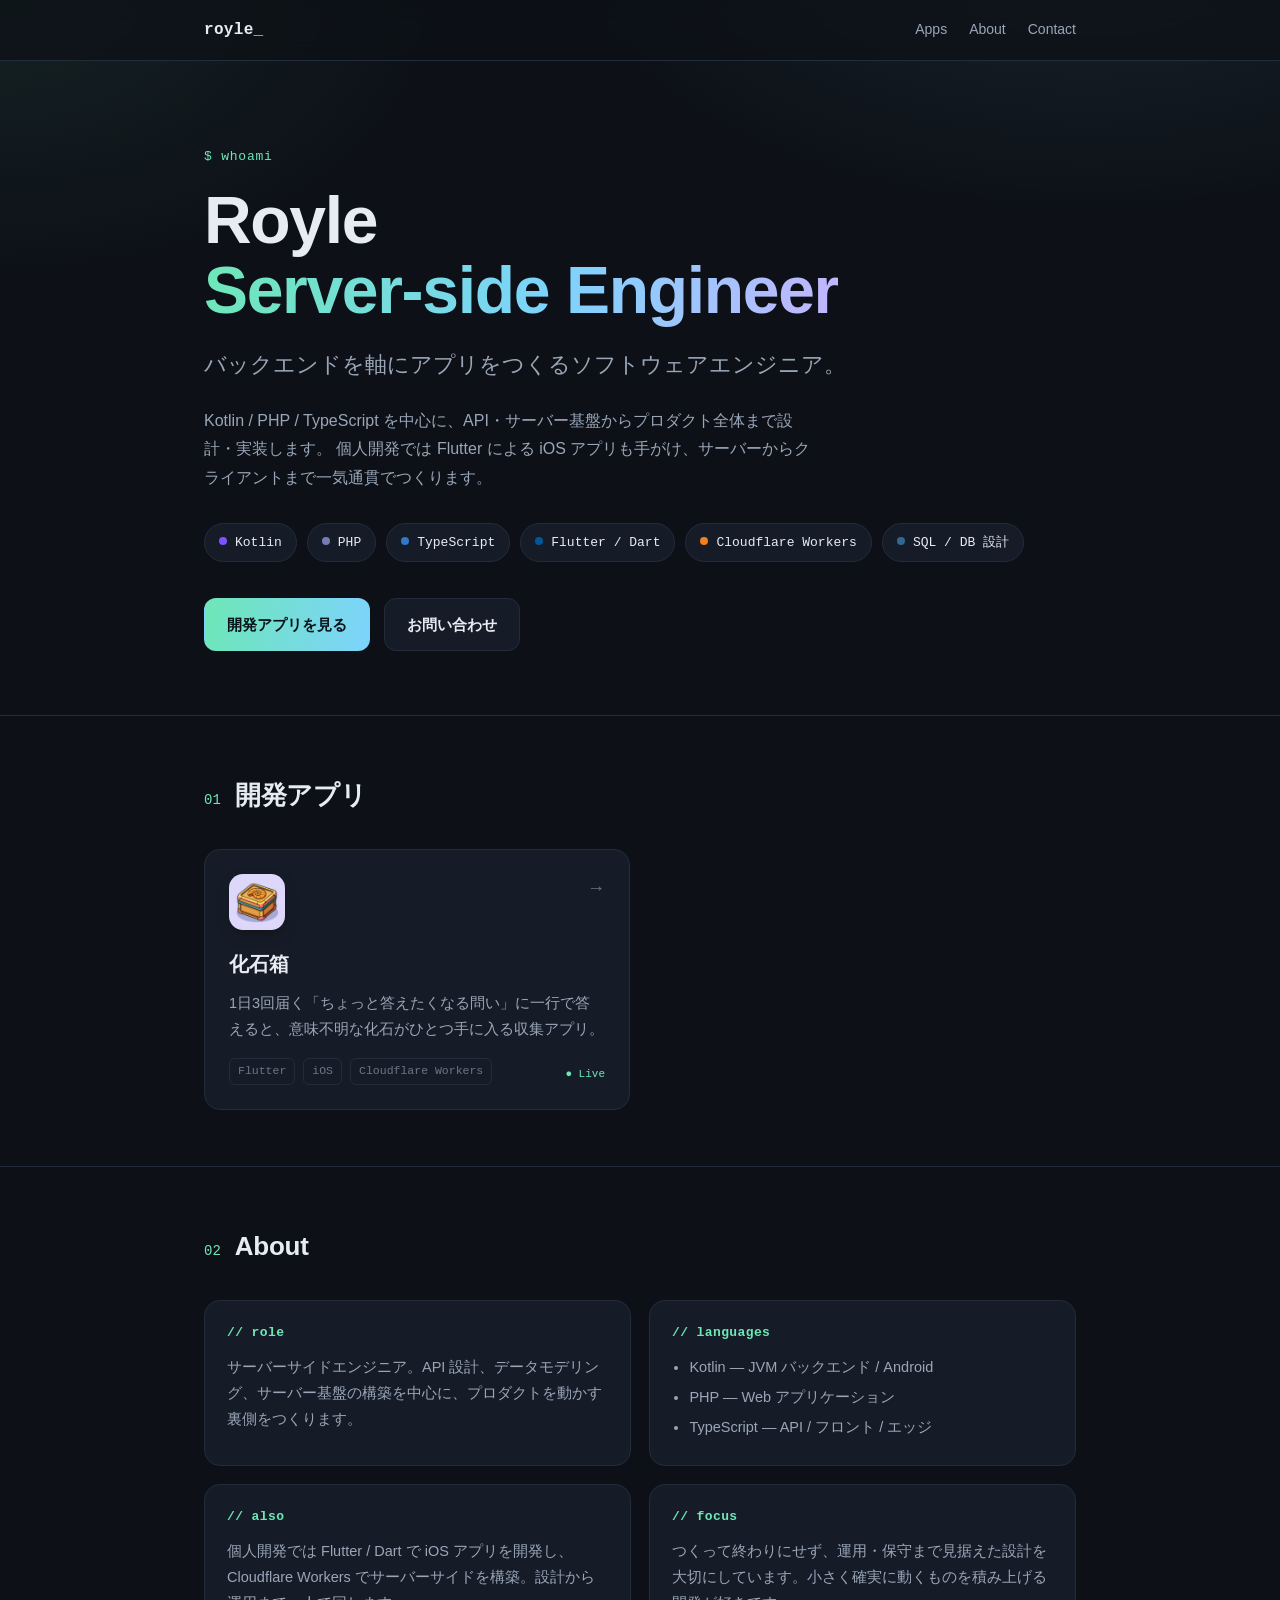
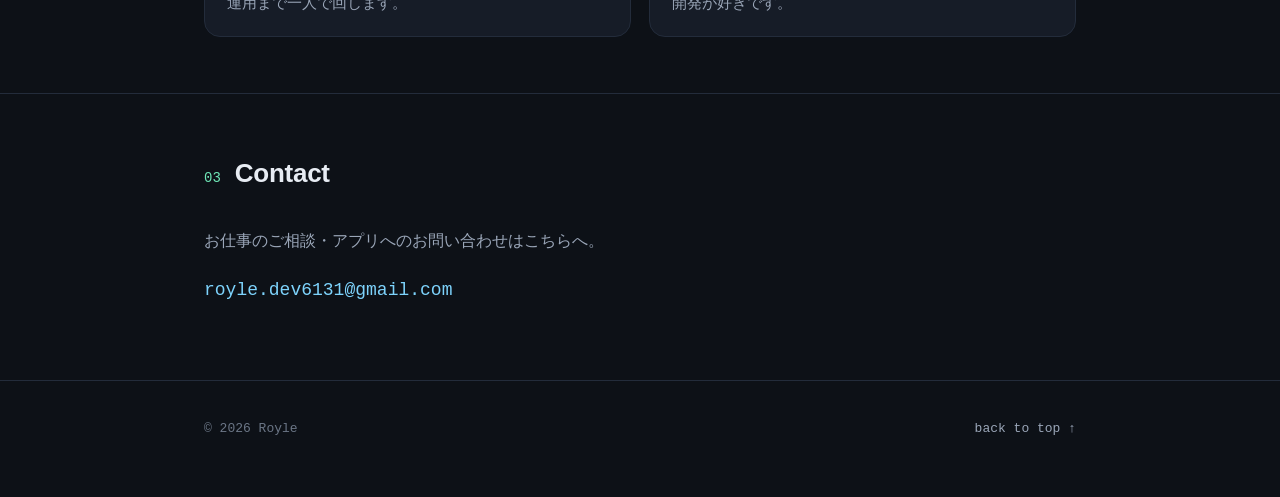
==== index.html @ fb020530 "Add cache-busting query to stylesheet links Append ?v=2 to lp.css / style.css so browsers fetch the " ====
<!DOCTYPE html>
<html lang="ja">
<head>
  <meta charset="UTF-8">
  <meta name="viewport" content="width=device-width, initial-scale=1.0">
  <title>Royle — Server-side Engineer</title>
  <meta name="description" content="Royle のポートフォリオ。Kotlin / PHP / TypeScript を中心としたサーバーサイドエンジニア。開発アプリ一覧。">
  <link rel="stylesheet" href="./assets/style.css?v=2">
  <link rel="icon" href="data:image/svg+xml,<svg xmlns='http://www.w3.org/2000/svg' viewBox='0 0 16 16'><text y='14' font-size='14'>⌘</text></svg>">
</head>
<body>
  <nav class="topbar">
    <div class="wrap">
      <span class="brand">royle<span class="blink">_</span></span>
      <div class="topnav">
        <a href="#apps">Apps</a>
        <a href="#about">About</a>
        <a href="#contact">Contact</a>
      </div>
    </div>
  </nav>

  <header class="hero">
    <div class="wrap">
      <p class="eyebrow">$ whoami</p>
      <h1>Royle<br><span class="grad">Server-side Engineer</span></h1>
      <p class="role">バックエンドを軸にアプリをつくるソフトウェアエンジニア。</p>
      <p class="summary">
        Kotlin / PHP / TypeScript を中心に、API・サーバー基盤からプロダクト全体まで設計・実装します。
        個人開発では Flutter による iOS アプリも手がけ、サーバーからクライアントまで一気通貫でつくります。
      </p>

      <div class="stack">
        <span class="chip"><span class="dot" style="background:#7f52ff"></span>Kotlin</span>
        <span class="chip"><span class="dot" style="background:#777bb3"></span>PHP</span>
        <span class="chip"><span class="dot" style="background:#3178c6"></span>TypeScript</span>
        <span class="chip"><span class="dot" style="background:#02569b"></span>Flutter / Dart</span>
        <span class="chip"><span class="dot" style="background:#f38020"></span>Cloudflare Workers</span>
        <span class="chip"><span class="dot" style="background:#336791"></span>SQL / DB 設計</span>
      </div>

      <div class="cta">
        <a class="btn btn-primary" href="#apps">開発アプリを見る</a>
        <a class="btn btn-ghost" href="#contact">お問い合わせ</a>
      </div>
    </div>
  </header>

  <section class="block" id="apps">
    <div class="wrap">
      <div class="section-head">
        <span class="idx">01</span>
        <h2>開発アプリ</h2>
      </div>
      <div class="apps">

        <a class="app-card" href="./apps/specimen-box/index.html">
          <img class="app-icon" src="./apps/specimen-box/assets/icon.png" alt="化石箱 アプリアイコン" loading="lazy">
          <h3>化石箱</h3>
          <p>1日3回届く「ちょっと答えたくなる問い」に一行で答えると、意味不明な化石がひとつ手に入る収集アプリ。</p>
          <div class="app-meta">
            <span class="tag">Flutter</span>
            <span class="tag">iOS</span>
            <span class="tag">Cloudflare Workers</span>
          </div>
          <span class="status">● Live</span>
        </a>

      </div>
    </div>
  </section>

  <section class="block" id="about">
    <div class="wrap">
      <div class="section-head">
        <span class="idx">02</span>
        <h2>About</h2>
      </div>
      <div class="about-grid">
        <div class="fact">
          <h3>// role</h3>
          <p>サーバーサイドエンジニア。API 設計、データモデリング、サーバー基盤の構築を中心に、プロダクトを動かす裏側をつくります。</p>
        </div>
        <div class="fact">
          <h3>// languages</h3>
          <ul>
            <li>Kotlin — JVM バックエンド / Android</li>
            <li>PHP — Web アプリケーション</li>
            <li>TypeScript — API / フロント / エッジ</li>
          </ul>
        </div>
        <div class="fact">
          <h3>// also</h3>
          <p>個人開発では Flutter / Dart で iOS アプリを開発し、Cloudflare Workers でサーバーサイドを構築。設計から運用まで一人で回します。</p>
        </div>
        <div class="fact">
          <h3>// focus</h3>
          <p>つくって終わりにせず、運用・保守まで見据えた設計を大切にしています。小さく確実に動くものを積み上げる開発が好きです。</p>
        </div>
      </div>
    </div>
  </section>

  <section class="block" id="contact">
    <div class="wrap">
      <div class="section-head">
        <span class="idx">03</span>
        <h2>Contact</h2>
      </div>
      <p style="color:var(--muted);max-width:620px;">
        お仕事のご相談・アプリへのお問い合わせはこちらへ。
      </p>
      <p style="font-family:var(--mono);font-size:18px;">
        <a href="mailto:royle.dev6131@gmail.com">royle.dev6131@gmail.com</a>
      </p>
    </div>
  </section>

  <footer class="site-footer">
    <div class="wrap">
      <p>© 2026 Royle</p>
      <p><a href="#top">back to top ↑</a></p>
    </div>
  </footer>
</body>
</html>
---- assets/style.css ----
:root {
  --bg: #0d1117;
  --bg-soft: #11161f;
  --surface: #161c27;
  --surface-2: #1c2330;
  --ink: #e7ecf3;
  --muted: #9aa6b8;
  --faint: #6b7686;
  --line: #232c3b;
  --accent: #6ee7b7;
  --accent-2: #7dd3fc;
  --accent-3: #c4b5fd;
  --radius: 16px;
  --mono: ui-monospace, SFMono-Regular, "SF Mono", Menlo, Consolas,
    "Liberation Mono", monospace;
  --sans: -apple-system, BlinkMacSystemFont, "Hiragino Sans",
    "Hiragino Kaku Gothic ProN", "Noto Sans JP", Meiryo, sans-serif;
}

* { box-sizing: border-box; }
html { -webkit-text-size-adjust: 100%; scroll-behavior: smooth; }

body {
  margin: 0;
  font-family: var(--sans);
  color: var(--ink);
  background: var(--bg);
  line-height: 1.8;
  font-size: 16px;
  -webkit-font-smoothing: antialiased;
}

body {
  background-image:
    radial-gradient(900px 500px at 85% -10%, rgba(125, 211, 252, 0.10), transparent 60%),
    radial-gradient(800px 500px at 0% 0%, rgba(110, 231, 183, 0.08), transparent 55%);
  background-attachment: fixed;
}

a { color: var(--accent-2); text-decoration: none; text-underline-offset: 3px; }
a:hover { text-decoration: underline; }

.wrap {
  width: 100%;
  max-width: 920px;
  margin: 0 auto;
  padding: 0 24px;
}

/* ---------- Top nav ---------- */
.topbar {
  position: sticky;
  top: 0;
  z-index: 10;
  backdrop-filter: blur(10px);
  background: rgba(13, 17, 23, 0.72);
  border-bottom: 1px solid var(--line);
}
.topbar .wrap {
  display: flex;
  align-items: center;
  justify-content: space-between;
  height: 60px;
}
.brand {
  font-family: var(--mono);
  font-weight: 600;
  letter-spacing: 0.02em;
  color: var(--ink);
}
.brand .blink { color: var(--accent); }
.topnav { display: flex; gap: 22px; font-size: 14px; }
.topnav a { color: var(--muted); }
.topnav a:hover { color: var(--ink); text-decoration: none; }

/* ---------- Hero ---------- */
.hero { padding: 84px 0 64px; }
.hero .eyebrow {
  font-family: var(--mono);
  font-size: 13px;
  color: var(--accent);
  letter-spacing: 0.06em;
  margin: 0 0 18px;
}
.hero h1 {
  font-size: clamp(38px, 8vw, 66px);
  line-height: 1.05;
  margin: 0;
  letter-spacing: -0.02em;
  font-weight: 800;
}
.hero h1 .grad {
  background: linear-gradient(100deg, var(--accent), var(--accent-2) 55%, var(--accent-3));
  -webkit-background-clip: text;
  background-clip: text;
  -webkit-text-fill-color: transparent;
}
.hero .role {
  font-size: clamp(18px, 3.4vw, 22px);
  color: var(--muted);
  margin: 20px 0 0;
  font-weight: 500;
}
.hero .summary {
  max-width: 620px;
  color: var(--muted);
  margin: 22px 0 0;
}

.stack {
  display: flex;
  flex-wrap: wrap;
  gap: 10px;
  margin-top: 30px;
}
.chip {
  font-family: var(--mono);
  font-size: 13px;
  color: var(--ink);
  background: var(--surface);
  border: 1px solid var(--line);
  border-radius: 999px;
  padding: 7px 14px;
  transition: border-color 0.2s, transform 0.2s;
}
.chip:hover { border-color: var(--accent); transform: translateY(-2px); }
.chip .dot {
  display: inline-block;
  width: 8px; height: 8px;
  border-radius: 50%;
  margin-right: 8px;
  vertical-align: 1px;
}

.cta {
  display: flex;
  gap: 14px;
  margin-top: 36px;
  flex-wrap: wrap;
}
.btn {
  font-size: 15px;
  font-weight: 600;
  padding: 12px 22px;
  border-radius: 12px;
  border: 1px solid var(--line);
  transition: transform 0.18s, border-color 0.18s, background 0.18s;
}
.btn:hover { transform: translateY(-2px); text-decoration: none; }
.btn-primary {
  background: linear-gradient(100deg, var(--accent), var(--accent-2));
  color: #07121a;
  border-color: transparent;
}
.btn-ghost { color: var(--ink); background: var(--surface); }
.btn-ghost:hover { border-color: var(--accent-2); }

/* ---------- Sections ---------- */
section.block { padding: 56px 0; border-top: 1px solid var(--line); }
.section-head {
  display: flex;
  align-items: baseline;
  gap: 14px;
  margin-bottom: 30px;
}
.section-head h2 {
  font-size: 26px;
  margin: 0;
  letter-spacing: -0.01em;
}
.section-head .idx {
  font-family: var(--mono);
  color: var(--accent);
  font-size: 14px;
}

/* ---------- Apps grid ---------- */
.apps {
  display: grid;
  grid-template-columns: repeat(auto-fill, minmax(300px, 1fr));
  gap: 20px;
}
.app-card {
  display: block;
  position: relative;
  background: var(--surface);
  border: 1px solid var(--line);
  border-radius: var(--radius);
  padding: 24px;
  color: inherit;
  overflow: hidden;
  transition: transform 0.22s, border-color 0.22s, box-shadow 0.22s;
}
.app-card:hover {
  transform: translateY(-4px);
  border-color: var(--accent);
  text-decoration: none;
  box-shadow: 0 18px 40px -22px rgba(110, 231, 183, 0.4);
}
.app-card::after {
  content: "→";
  position: absolute;
  top: 22px; right: 24px;
  color: var(--faint);
  font-size: 18px;
  transition: transform 0.22s, color 0.22s;
}
.app-card:hover::after { transform: translate(4px, -4px); color: var(--accent); }
.app-emoji {
  font-size: 34px;
  line-height: 1;
  display: block;
  margin-bottom: 16px;
}
.app-card .app-icon {
  width: 56px;
  height: 56px;
  border-radius: 14px;
  display: block;
  margin-bottom: 16px;
  box-shadow: 0 6px 16px -6px rgba(0, 0, 0, 0.5);
}
.app-card h3 { margin: 0 0 8px; font-size: 20px; }
.app-card p { margin: 0 0 16px; color: var(--muted); font-size: 14.5px; }
.app-meta {
  display: flex;
  gap: 8px;
  flex-wrap: wrap;
}
.tag {
  font-family: var(--mono);
  font-size: 11.5px;
  color: var(--faint);
  border: 1px solid var(--line);
  border-radius: 6px;
  padding: 2px 8px;
}
.status {
  position: absolute;
  bottom: 24px; right: 24px;
  font-family: var(--mono);
  font-size: 11px;
  color: var(--accent);
}

/* ---------- About ---------- */
.about-grid {
  display: grid;
  grid-template-columns: 1fr 1fr;
  gap: 18px;
}
.fact {
  background: var(--surface);
  border: 1px solid var(--line);
  border-radius: var(--radius);
  padding: 20px 22px;
}
.fact h3 {
  font-family: var(--mono);
  font-size: 13px;
  color: var(--accent);
  margin: 0 0 10px;
  font-weight: 600;
  letter-spacing: 0.03em;
}
.fact p { margin: 0; color: var(--muted); font-size: 14.5px; }
.fact ul { margin: 0; padding-left: 1.2em; color: var(--muted); font-size: 14.5px; }
.fact li { margin-bottom: 4px; }

/* ---------- Footer ---------- */
.site-footer {
  border-top: 1px solid var(--line);
  padding: 36px 0 56px;
}
.site-footer .wrap {
  display: flex;
  justify-content: space-between;
  align-items: center;
  flex-wrap: wrap;
  gap: 12px;
}
.site-footer p { margin: 0; color: var(--faint); font-size: 13px; font-family: var(--mono); }
.site-footer a { color: var(--muted); }

@media (max-width: 640px) {
  .topnav { gap: 16px; }
  .about-grid { grid-template-columns: 1fr; }
  .hero { padding: 56px 0 44px; }
}
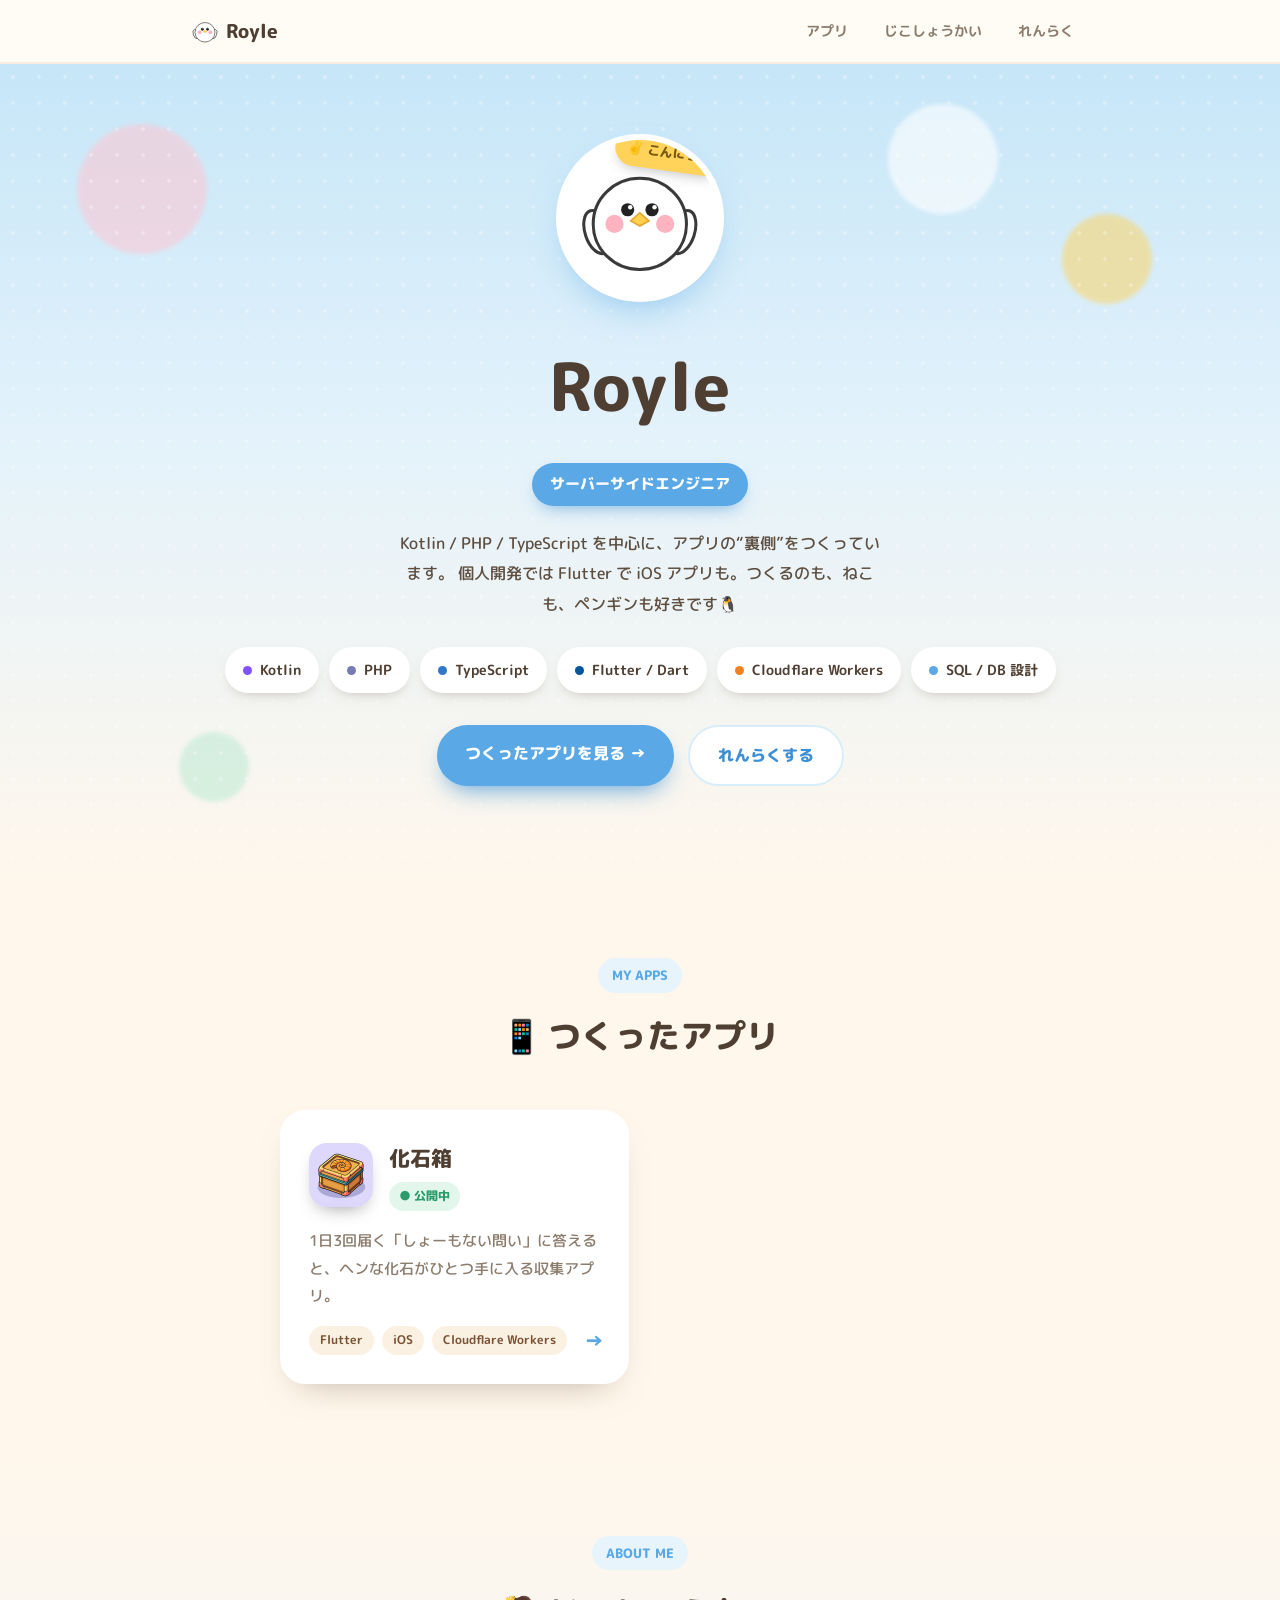
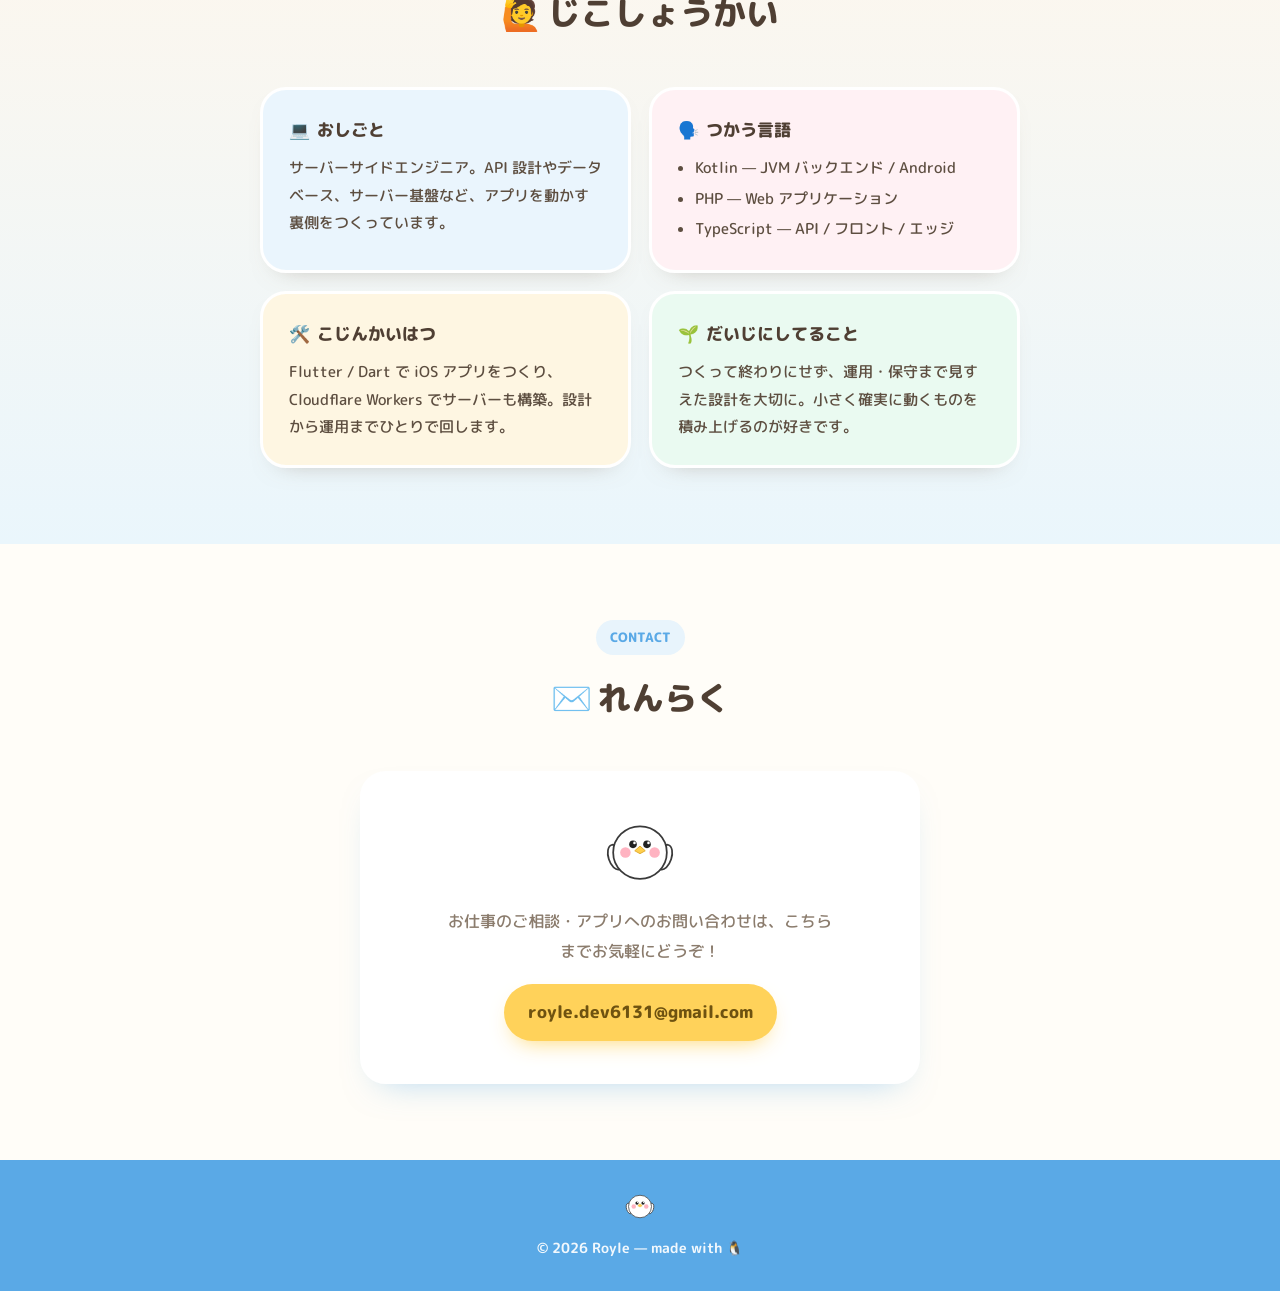
==== commit 6a7fe441: "Revamp developer top page to a pop, kawaii pastel theme - Match the shared icon's vibe: sky-blue / c" ====
--- a/index.html
+++ b/index.html
@@ -3,31 +3,57 @@
 <head>
   <meta charset="UTF-8">
   <meta name="viewport" content="width=device-width, initial-scale=1.0">
-  <title>Royle — Server-side Engineer</title>
-  <meta name="description" content="Royle のポートフォリオ。Kotlin / PHP / TypeScript を中心としたサーバーサイドエンジニア。開発アプリ一覧。">
-  <link rel="stylesheet" href="./assets/style.css?v=2">
-  <link rel="icon" href="data:image/svg+xml,<svg xmlns='http://www.w3.org/2000/svg' viewBox='0 0 16 16'><text y='14' font-size='14'>⌘</text></svg>">
+  <title>Royle — サーバーサイドエンジニア</title>
+  <meta name="description" content="Royle のポートフォリオ。Kotlin / PHP / TypeScript を中心としたサーバーサイドエンジニア。つくったアプリを紹介しています。">
+  <link rel="stylesheet" href="./assets/style.css?v=3">
+  <link rel="icon" href="data:image/svg+xml,<svg xmlns='http://www.w3.org/2000/svg' viewBox='0 0 16 16'><text y='14' font-size='14'>🐧</text></svg>">
+
+  <!-- 再利用するペンギンマスコット(SVGシンボル) -->
+  <svg width="0" height="0" style="position:absolute" aria-hidden="true">
+    <symbol id="peng" viewBox="0 0 120 120">
+      <ellipse cx="18" cy="74" rx="12" ry="22" fill="#fff" stroke="#3a3a3a" stroke-width="3" transform="rotate(-18 18 74)"/>
+      <ellipse cx="102" cy="74" rx="12" ry="22" fill="#fff" stroke="#3a3a3a" stroke-width="3" transform="rotate(18 102 74)"/>
+      <ellipse cx="60" cy="66" rx="46" ry="45" fill="#fff" stroke="#3a3a3a" stroke-width="3"/>
+      <circle cx="35" cy="66" r="9" fill="#ffb3c1"/>
+      <circle cx="85" cy="66" r="9" fill="#ffb3c1"/>
+      <circle cx="48" cy="52" r="6.5" fill="#222"/>
+      <circle cx="72" cy="52" r="6.5" fill="#222"/>
+      <circle cx="50.5" cy="49.5" r="2.2" fill="#fff"/>
+      <circle cx="74.5" cy="49.5" r="2.2" fill="#fff"/>
+      <path d="M60 55 l9 8 -9 5 -9 -5 z" fill="#ffcf4d" stroke="#e0a92e" stroke-width="1.6"/>
+    </symbol>
+  </svg>
 </head>
 <body>
   <nav class="topbar">
     <div class="wrap">
-      <span class="brand">royle<span class="blink">_</span></span>
+      <span class="brand"><svg class="peng"><use href="#peng"/></svg>Royle</span>
       <div class="topnav">
-        <a href="#apps">Apps</a>
-        <a href="#about">About</a>
-        <a href="#contact">Contact</a>
+        <a href="#apps">アプリ</a>
+        <a href="#about">じこしょうかい</a>
+        <a href="#contact">れんらく</a>
       </div>
     </div>
   </nav>
 
   <header class="hero">
+    <span class="blob b1"></span>
+    <span class="blob b2"></span>
+    <span class="blob b3"></span>
+    <span class="blob b4"></span>
+    <span class="dots"></span>
     <div class="wrap">
-      <p class="eyebrow">$ whoami</p>
-      <h1>Royle<br><span class="grad">Server-side Engineer</span></h1>
-      <p class="role">バックエンドを軸にアプリをつくるソフトウェアエンジニア。</p>
+      <div class="avatar">
+        <span class="wave">✌️ こんにちは</span>
+        <img src="./assets/avatar.png" alt="Royle のアイコン"
+             onerror="this.style.display='none';this.nextElementSibling.style.display='block';">
+        <svg class="penguin" style="display:none"><use href="#peng"/></svg>
+      </div>
+      <h1>Royle</h1>
+      <div><span class="role-badge">サーバーサイドエンジニア</span></div>
       <p class="summary">
-        Kotlin / PHP / TypeScript を中心に、API・サーバー基盤からプロダクト全体まで設計・実装します。
-        個人開発では Flutter による iOS アプリも手がけ、サーバーからクライアントまで一気通貫でつくります。
+        Kotlin / PHP / TypeScript を中心に、アプリの“裏側”をつくっています。
+        個人開発では Flutter で iOS アプリも。つくるのも、ねこも、ペンギンも好きです🐧
       </p>
 
       <div class="stack">
@@ -36,90 +62,92 @@
         <span class="chip"><span class="dot" style="background:#3178c6"></span>TypeScript</span>
         <span class="chip"><span class="dot" style="background:#02569b"></span>Flutter / Dart</span>
         <span class="chip"><span class="dot" style="background:#f38020"></span>Cloudflare Workers</span>
-        <span class="chip"><span class="dot" style="background:#336791"></span>SQL / DB 設計</span>
+        <span class="chip"><span class="dot" style="background:#5aa9e6"></span>SQL / DB 設計</span>
       </div>
 
       <div class="cta">
-        <a class="btn btn-primary" href="#apps">開発アプリを見る</a>
-        <a class="btn btn-ghost" href="#contact">お問い合わせ</a>
+        <a class="btn btn-primary" href="#apps">つくったアプリを見る →</a>
+        <a class="btn btn-soft" href="#contact">れんらくする</a>
       </div>
     </div>
   </header>
 
-  <section class="block" id="apps">
+  <section class="section" id="apps">
     <div class="wrap">
       <div class="section-head">
-        <span class="idx">01</span>
-        <h2>開発アプリ</h2>
+        <span class="kicker">MY APPS</span>
+        <h2><span class="emoji">📱</span>つくったアプリ</h2>
       </div>
       <div class="apps">
-
         <a class="app-card" href="./apps/specimen-box/index.html">
-          <img class="app-icon" src="./apps/specimen-box/assets/icon.png" alt="化石箱 アプリアイコン" loading="lazy">
-          <h3>化石箱</h3>
-          <p>1日3回届く「ちょっと答えたくなる問い」に一行で答えると、意味不明な化石がひとつ手に入る収集アプリ。</p>
+          <div class="row">
+            <img class="app-icon" src="./apps/specimen-box/assets/icon.png" alt="化石箱 アプリアイコン" loading="lazy">
+            <div>
+              <h3>化石箱</h3>
+              <span class="chip-live">● 公開中</span>
+            </div>
+          </div>
+          <p>1日3回届く「しょーもない問い」に答えると、ヘンな化石がひとつ手に入る収集アプリ。</p>
           <div class="app-meta">
             <span class="tag">Flutter</span>
             <span class="tag">iOS</span>
             <span class="tag">Cloudflare Workers</span>
           </div>
-          <span class="status">● Live</span>
+          <span class="go">→</span>
         </a>
-
       </div>
     </div>
   </section>
 
-  <section class="block" id="about">
+  <section class="section sky" id="about">
     <div class="wrap">
       <div class="section-head">
-        <span class="idx">02</span>
-        <h2>About</h2>
+        <span class="kicker">ABOUT ME</span>
+        <h2><span class="emoji">🙋</span>じこしょうかい</h2>
       </div>
       <div class="about-grid">
-        <div class="fact">
-          <h3>// role</h3>
-          <p>サーバーサイドエンジニア。API 設計、データモデリング、サーバー基盤の構築を中心に、プロダクトを動かす裏側をつくります。</p>
+        <div class="fact c1">
+          <h3><span class="e">💻</span>おしごと</h3>
+          <p>サーバーサイドエンジニア。API 設計やデータベース、サーバー基盤など、アプリを動かす裏側をつくっています。</p>
         </div>
-        <div class="fact">
-          <h3>// languages</h3>
+        <div class="fact c2">
+          <h3><span class="e">🗣️</span>つかう言語</h3>
           <ul>
             <li>Kotlin — JVM バックエンド / Android</li>
             <li>PHP — Web アプリケーション</li>
             <li>TypeScript — API / フロント / エッジ</li>
           </ul>
         </div>
-        <div class="fact">
-          <h3>// also</h3>
-          <p>個人開発では Flutter / Dart で iOS アプリを開発し、Cloudflare Workers でサーバーサイドを構築。設計から運用まで一人で回します。</p>
+        <div class="fact c3">
+          <h3><span class="e">🛠️</span>こじんかいはつ</h3>
+          <p>Flutter / Dart で iOS アプリをつくり、Cloudflare Workers でサーバーも構築。設計から運用までひとりで回します。</p>
         </div>
-        <div class="fact">
-          <h3>// focus</h3>
-          <p>つくって終わりにせず、運用・保守まで見据えた設計を大切にしています。小さく確実に動くものを積み上げる開発が好きです。</p>
+        <div class="fact c4">
+          <h3><span class="e">🌱</span>だいじにしてること</h3>
+          <p>つくって終わりにせず、運用・保守まで見すえた設計を大切に。小さく確実に動くものを積み上げるのが好きです。</p>
         </div>
       </div>
     </div>
   </section>
 
-  <section class="block" id="contact">
+  <section class="section cream2" id="contact">
     <div class="wrap">
       <div class="section-head">
-        <span class="idx">03</span>
-        <h2>Contact</h2>
+        <span class="kicker">CONTACT</span>
+        <h2><span class="emoji">✉️</span>れんらく</h2>
       </div>
-      <p style="color:var(--muted);max-width:620px;">
-        お仕事のご相談・アプリへのお問い合わせはこちらへ。
-      </p>
-      <p style="font-family:var(--mono);font-size:18px;">
-        <a href="mailto:royle.dev6131@gmail.com">royle.dev6131@gmail.com</a>
-      </p>
+      <div class="contact-card">
+        <svg class="penguin"><use href="#peng"/></svg>
+        <p>お仕事のご相談・アプリへのお問い合わせは、こちらまでお気軽にどうぞ！</p>
+        <a class="mail btn" href="mailto:royle.dev6131@gmail.com">royle.dev6131@gmail.com</a>
+      </div>
     </div>
   </section>
 
   <footer class="site-footer">
     <div class="wrap">
-      <p>© 2026 Royle</p>
-      <p><a href="#top">back to top ↑</a></p>
+      <svg class="peng"><use href="#peng"/></svg>
+      <p>© 2026 Royle — made with 🐧</p>
     </div>
   </footer>
 </body>
--- a/assets/style.css
+++ b/assets/style.css
@@ -1,289 +1,264 @@
+@import url('https://fonts.googleapis.com/css2?family=M+PLUS+Rounded+1c:wght@400;500;700;800&display=swap');
+
 :root {
-  --bg: #0d1117;
-  --bg-soft: #11161f;
-  --surface: #161c27;
-  --surface-2: #1c2330;
-  --ink: #e7ecf3;
-  --muted: #9aa6b8;
-  --faint: #6b7686;
-  --line: #232c3b;
-  --accent: #6ee7b7;
-  --accent-2: #7dd3fc;
-  --accent-3: #c4b5fd;
-  --radius: 16px;
-  --mono: ui-monospace, SFMono-Regular, "SF Mono", Menlo, Consolas,
-    "Liberation Mono", monospace;
-  --sans: -apple-system, BlinkMacSystemFont, "Hiragino Sans",
-    "Hiragino Kaku Gothic ProN", "Noto Sans JP", Meiryo, sans-serif;
+  --sky: #c6e6f8;
+  --sky-2: #9bd2f1;
+  --blue: #5aa9e6;
+  --blue-deep: #3d8fd4;
+  --cream: #fff7ec;
+  --cream-2: #fffdf8;
+  --pink: #ffc6d1;
+  --pink-2: #ff9db1;
+  --yellow: #ffd25a;
+  --mint: #b6e9cf;
+  --lilac: #d8c8f5;
+  --brown: #7a5235;
+  --ink: #4f3f33;
+  --muted: #8b7c6d;
+  --line: #f0e6d5;
+  --radius: 26px;
+  --font: "M PLUS Rounded 1c", -apple-system, BlinkMacSystemFont,
+    "Hiragino Maru Gothic ProN", "Hiragino Sans", "Noto Sans JP", sans-serif;
 }
 
 * { box-sizing: border-box; }
 html { -webkit-text-size-adjust: 100%; scroll-behavior: smooth; }
-
 body {
   margin: 0;
-  font-family: var(--sans);
+  font-family: var(--font);
   color: var(--ink);
-  background: var(--bg);
-  line-height: 1.8;
+  background: var(--cream);
+  line-height: 1.9;
   font-size: 16px;
+  font-weight: 500;
   -webkit-font-smoothing: antialiased;
-}
-
-body {
-  background-image:
-    radial-gradient(900px 500px at 85% -10%, rgba(125, 211, 252, 0.10), transparent 60%),
-    radial-gradient(800px 500px at 0% 0%, rgba(110, 231, 183, 0.08), transparent 55%);
-  background-attachment: fixed;
-}
-
-a { color: var(--accent-2); text-decoration: none; text-underline-offset: 3px; }
-a:hover { text-decoration: underline; }
-
-.wrap {
-  width: 100%;
-  max-width: 920px;
-  margin: 0 auto;
-  padding: 0 24px;
-}
-
-/* ---------- Top nav ---------- */
+  overflow-x: hidden;
+}
+img { display: block; max-width: 100%; }
+a { color: var(--blue-deep); text-decoration: none; }
+
+.wrap { width: 100%; max-width: 940px; margin: 0 auto; padding: 0 22px; }
+
+/* ---------- top nav ---------- */
 .topbar {
-  position: sticky;
-  top: 0;
-  z-index: 10;
+  position: sticky; top: 0; z-index: 30;
+  background: rgba(255, 253, 248, 0.82);
   backdrop-filter: blur(10px);
-  background: rgba(13, 17, 23, 0.72);
-  border-bottom: 1px solid var(--line);
+  border-bottom: 2px solid #fbeede;
 }
 .topbar .wrap {
-  display: flex;
-  align-items: center;
-  justify-content: space-between;
-  height: 60px;
-}
-.brand {
-  font-family: var(--mono);
-  font-weight: 600;
-  letter-spacing: 0.02em;
+  display: flex; align-items: center; justify-content: space-between;
+  height: 62px;
+}
+.brand { font-weight: 800; font-size: 19px; color: var(--ink); display: flex; align-items: center; gap: 8px; }
+.brand .peng { width: 26px; height: 26px; }
+.topnav { display: flex; gap: 8px; }
+.topnav a {
+  color: var(--muted); font-size: 14px; font-weight: 700;
+  padding: 7px 14px; border-radius: 999px; transition: background .18s, color .18s;
+}
+.topnav a:hover { background: #eaf5fd; color: var(--blue-deep); }
+
+/* ---------- hero ---------- */
+.hero {
+  position: relative;
+  background: linear-gradient(180deg, var(--sky) 0%, #e3f2fb 45%, var(--cream) 100%);
+  text-align: center;
+  padding: 70px 0 96px;
+  overflow: hidden;
+}
+/* floating blobs */
+.blob { position: absolute; border-radius: 50%; filter: blur(2px); opacity: .55; pointer-events: none; }
+.blob.b1 { width: 130px; height: 130px; background: var(--pink); top: 60px; left: 6%; }
+.blob.b2 { width: 90px; height: 90px; background: var(--yellow); top: 150px; right: 10%; opacity: .5; }
+.blob.b3 { width: 70px; height: 70px; background: var(--mint); bottom: 80px; left: 14%; opacity: .5; }
+.blob.b4 { width: 110px; height: 110px; background: #ffffff; top: 40px; right: 22%; opacity: .6; }
+.dots {
+  position: absolute; inset: 0;
+  background-image: radial-gradient(rgba(255,255,255,.7) 2px, transparent 2px);
+  background-size: 26px 26px;
+  opacity: .4; pointer-events: none;
+}
+.hero > .wrap { position: relative; z-index: 1; }
+
+/* avatar */
+.avatar {
+  width: 168px; height: 168px;
+  margin: 0 auto 22px;
+  border-radius: 50%;
+  background: #fff;
+  border: 6px solid #fff;
+  box-shadow: 0 16px 36px -14px rgba(90,169,230,.6);
+  display: grid; place-items: center;
+  overflow: hidden;
+  position: relative;
+}
+.avatar img { width: 100%; height: 100%; object-fit: cover; }
+.avatar .penguin { width: 78%; height: 78%; }
+.wave {
+  position: absolute; right: -6px; top: -6px;
+  background: var(--yellow); color: #7a5a10;
+  font-weight: 800; font-size: 13px;
+  padding: 6px 12px; border-radius: 999px;
+  transform: rotate(8deg);
+  box-shadow: 0 6px 14px -6px rgba(0,0,0,.3);
+}
+
+.hero h1 {
+  font-size: clamp(40px, 9vw, 66px);
+  margin: 6px 0 0; font-weight: 800; letter-spacing: .02em;
   color: var(--ink);
 }
-.brand .blink { color: var(--accent); }
-.topnav { display: flex; gap: 22px; font-size: 14px; }
-.topnav a { color: var(--muted); }
-.topnav a:hover { color: var(--ink); text-decoration: none; }
-
-/* ---------- Hero ---------- */
-.hero { padding: 84px 0 64px; }
-.hero .eyebrow {
-  font-family: var(--mono);
-  font-size: 13px;
-  color: var(--accent);
-  letter-spacing: 0.06em;
-  margin: 0 0 18px;
-}
-.hero h1 {
-  font-size: clamp(38px, 8vw, 66px);
-  line-height: 1.05;
-  margin: 0;
-  letter-spacing: -0.02em;
-  font-weight: 800;
-}
-.hero h1 .grad {
-  background: linear-gradient(100deg, var(--accent), var(--accent-2) 55%, var(--accent-3));
-  -webkit-background-clip: text;
-  background-clip: text;
-  -webkit-text-fill-color: transparent;
-}
-.hero .role {
-  font-size: clamp(18px, 3.4vw, 22px);
-  color: var(--muted);
-  margin: 20px 0 0;
-  font-weight: 500;
+.hero h1 .tilde { color: var(--blue); }
+.role-badge {
+  display: inline-block;
+  background: var(--blue); color: #fff;
+  font-weight: 800; font-size: 15px;
+  padding: 7px 18px; border-radius: 999px;
+  margin-top: 14px;
+  box-shadow: 0 8px 18px -8px rgba(61,143,212,.7);
 }
 .hero .summary {
-  max-width: 620px;
-  color: var(--muted);
-  margin: 22px 0 0;
-}
-
-.stack {
-  display: flex;
-  flex-wrap: wrap;
-  gap: 10px;
-  margin-top: 30px;
-}
+  max-width: 30em; margin: 22px auto 0;
+  color: #5d4e40; font-size: 16px;
+}
+
+/* tech chips */
+.stack { display: flex; flex-wrap: wrap; gap: 10px; justify-content: center; margin-top: 28px; }
 .chip {
-  font-family: var(--mono);
-  font-size: 13px;
-  color: var(--ink);
-  background: var(--surface);
-  border: 1px solid var(--line);
-  border-radius: 999px;
-  padding: 7px 14px;
-  transition: border-color 0.2s, transform 0.2s;
-}
-.chip:hover { border-color: var(--accent); transform: translateY(-2px); }
-.chip .dot {
+  font-weight: 700; font-size: 13.5px;
+  background: #fff; color: var(--ink);
+  border: 2px solid #fff;
+  border-radius: 999px; padding: 8px 16px;
+  box-shadow: 0 6px 14px -8px rgba(120,100,80,.5);
+  transition: transform .16s;
+}
+.chip:hover { transform: translateY(-3px) rotate(-2deg); }
+.chip .dot { display: inline-block; width: 9px; height: 9px; border-radius: 50%; margin-right: 8px; vertical-align: 0; }
+
+.cta { display: flex; gap: 14px; justify-content: center; flex-wrap: wrap; margin-top: 32px; }
+.btn {
+  font-weight: 800; font-size: 15.5px;
+  padding: 14px 28px; border-radius: 999px;
+  transition: transform .16s, box-shadow .16s;
   display: inline-block;
-  width: 8px; height: 8px;
-  border-radius: 50%;
-  margin-right: 8px;
-  vertical-align: 1px;
-}
-
-.cta {
-  display: flex;
-  gap: 14px;
-  margin-top: 36px;
-  flex-wrap: wrap;
-}
-.btn {
-  font-size: 15px;
-  font-weight: 600;
-  padding: 12px 22px;
-  border-radius: 12px;
-  border: 1px solid var(--line);
-  transition: transform 0.18s, border-color 0.18s, background 0.18s;
-}
-.btn:hover { transform: translateY(-2px); text-decoration: none; }
+}
+.btn:hover { transform: translateY(-3px); }
 .btn-primary {
-  background: linear-gradient(100deg, var(--accent), var(--accent-2));
-  color: #07121a;
-  border-color: transparent;
-}
-.btn-ghost { color: var(--ink); background: var(--surface); }
-.btn-ghost:hover { border-color: var(--accent-2); }
-
-/* ---------- Sections ---------- */
-section.block { padding: 56px 0; border-top: 1px solid var(--line); }
-.section-head {
-  display: flex;
-  align-items: baseline;
-  gap: 14px;
-  margin-bottom: 30px;
-}
-.section-head h2 {
-  font-size: 26px;
-  margin: 0;
-  letter-spacing: -0.01em;
-}
-.section-head .idx {
-  font-family: var(--mono);
-  color: var(--accent);
-  font-size: 14px;
-}
-
-/* ---------- Apps grid ---------- */
+  background: var(--blue); color: #fff;
+  box-shadow: 0 12px 24px -10px rgba(61,143,212,.85);
+}
+.btn-soft {
+  background: #fff; color: var(--blue-deep);
+  border: 2px solid #d8edfa;
+}
+
+/* ---------- sections ---------- */
+.section { padding: 76px 0; }
+.section.cream2 { background: var(--cream-2); }
+.section.sky {
+  background: linear-gradient(180deg, var(--cream) 0%, #eaf6fc 100%);
+}
+.section-head { text-align: center; margin-bottom: 42px; }
+.section-head .kicker {
+  display: inline-block; font-weight: 800; font-size: 13px;
+  color: var(--blue); background: #e8f4fc;
+  padding: 5px 14px; border-radius: 999px; margin-bottom: 12px;
+}
+.section-head h2 { font-size: clamp(26px, 5vw, 33px); margin: 0; font-weight: 800; }
+.section-head .emoji { margin-right: 6px; }
+
+/* ---------- apps ---------- */
 .apps {
   display: grid;
-  grid-template-columns: repeat(auto-fill, minmax(300px, 1fr));
-  gap: 20px;
+  grid-template-columns: repeat(auto-fill, minmax(280px, 1fr));
+  gap: 22px;
+  max-width: 720px; margin: 0 auto;
 }
 .app-card {
+  position: relative;
   display: block;
-  position: relative;
-  background: var(--surface);
-  border: 1px solid var(--line);
+  background: #fff;
+  border: 3px solid #fff;
   border-radius: var(--radius);
-  padding: 24px;
+  padding: 26px;
   color: inherit;
+  box-shadow: 0 16px 34px -20px rgba(120,100,80,.55);
+  transition: transform .2s, box-shadow .2s;
   overflow: hidden;
-  transition: transform 0.22s, border-color 0.22s, box-shadow 0.22s;
-}
-.app-card:hover {
-  transform: translateY(-4px);
-  border-color: var(--accent);
-  text-decoration: none;
-  box-shadow: 0 18px 40px -22px rgba(110, 231, 183, 0.4);
-}
-.app-card::after {
-  content: "→";
-  position: absolute;
-  top: 22px; right: 24px;
-  color: var(--faint);
-  font-size: 18px;
-  transition: transform 0.22s, color 0.22s;
-}
-.app-card:hover::after { transform: translate(4px, -4px); color: var(--accent); }
-.app-emoji {
-  font-size: 34px;
-  line-height: 1;
-  display: block;
-  margin-bottom: 16px;
-}
+}
+.app-card:hover { transform: translateY(-6px) rotate(-1deg); box-shadow: 0 24px 44px -20px rgba(90,169,230,.6); }
+.app-card .row { display: flex; align-items: center; gap: 16px; }
 .app-card .app-icon {
-  width: 56px;
-  height: 56px;
-  border-radius: 14px;
-  display: block;
-  margin-bottom: 16px;
-  box-shadow: 0 6px 16px -6px rgba(0, 0, 0, 0.5);
-}
-.app-card h3 { margin: 0 0 8px; font-size: 20px; }
-.app-card p { margin: 0 0 16px; color: var(--muted); font-size: 14.5px; }
-.app-meta {
-  display: flex;
-  gap: 8px;
-  flex-wrap: wrap;
-}
+  width: 64px; height: 64px; border-radius: 18px; flex: 0 0 auto;
+  box-shadow: 0 8px 18px -8px rgba(0,0,0,.4);
+}
+.app-card h3 { margin: 0; font-size: 21px; font-weight: 800; }
+.app-card .chip-live {
+  font-size: 12px; font-weight: 800; color: #2c9c6a;
+  background: #e2f6ec; padding: 3px 10px; border-radius: 999px;
+  display: inline-block; margin-top: 4px;
+}
+.app-card p { margin: 16px 0 16px; color: var(--muted); font-size: 14.5px; }
+.app-meta { display: flex; gap: 8px; flex-wrap: wrap; }
 .tag {
-  font-family: var(--mono);
-  font-size: 11.5px;
-  color: var(--faint);
-  border: 1px solid var(--line);
-  border-radius: 6px;
-  padding: 2px 8px;
-}
-.status {
-  position: absolute;
-  bottom: 24px; right: 24px;
-  font-family: var(--mono);
-  font-size: 11px;
-  color: var(--accent);
-}
-
-/* ---------- About ---------- */
+  font-size: 12px; font-weight: 700; color: var(--brown);
+  background: #fbf1e2; border-radius: 999px; padding: 3px 11px;
+}
+.app-card .go {
+  position: absolute; right: 22px; bottom: 22px;
+  color: var(--blue); font-weight: 800; font-size: 20px;
+  transition: transform .2s;
+}
+.app-card:hover .go { transform: translateX(4px); }
+
+/* ---------- about ---------- */
 .about-grid {
-  display: grid;
-  grid-template-columns: 1fr 1fr;
-  gap: 18px;
+  display: grid; grid-template-columns: 1fr 1fr; gap: 18px;
+  max-width: 760px; margin: 0 auto;
 }
 .fact {
-  background: var(--surface);
-  border: 1px solid var(--line);
-  border-radius: var(--radius);
-  padding: 20px 22px;
-}
-.fact h3 {
-  font-family: var(--mono);
-  font-size: 13px;
-  color: var(--accent);
-  margin: 0 0 10px;
-  font-weight: 600;
-  letter-spacing: 0.03em;
-}
-.fact p { margin: 0; color: var(--muted); font-size: 14.5px; }
-.fact ul { margin: 0; padding-left: 1.2em; color: var(--muted); font-size: 14.5px; }
-.fact li { margin-bottom: 4px; }
-
-/* ---------- Footer ---------- */
+  border-radius: var(--radius); padding: 24px 26px;
+  border: 3px solid #fff;
+  box-shadow: 0 12px 26px -20px rgba(120,100,80,.55);
+}
+.fact.c1 { background: #eaf5fd; }
+.fact.c2 { background: #fff1f4; }
+.fact.c3 { background: #fef6e2; }
+.fact.c4 { background: #eafaf1; }
+.fact h3 { margin: 0 0 8px; font-size: 17px; font-weight: 800; }
+.fact h3 .e { margin-right: 7px; }
+.fact p, .fact ul { margin: 0; color: #5d4e40; font-size: 14.5px; }
+.fact ul { padding-left: 1.2em; }
+.fact li { margin-bottom: 3px; }
+
+/* ---------- contact ---------- */
+.contact-card {
+  max-width: 560px; margin: 0 auto; text-align: center;
+  background: #fff; border: 3px solid #fff; border-radius: var(--radius);
+  padding: 40px 28px; box-shadow: 0 16px 34px -20px rgba(90,169,230,.5);
+}
+.contact-card .penguin { width: 70px; height: 70px; margin: 0 auto 12px; }
+.contact-card p { margin: 0 auto 18px; color: var(--muted); max-width: 24em; }
+.contact-card .mail {
+  display: inline-block; font-weight: 800; font-size: 17px;
+  background: var(--yellow); color: #6e5210;
+  padding: 12px 24px; border-radius: 999px;
+  box-shadow: 0 10px 22px -10px rgba(255,210,90,.9);
+}
+.contact-card .mail:hover { transform: translateY(-3px); }
+
+/* ---------- footer ---------- */
 .site-footer {
-  border-top: 1px solid var(--line);
-  padding: 36px 0 56px;
-}
-.site-footer .wrap {
-  display: flex;
-  justify-content: space-between;
-  align-items: center;
-  flex-wrap: wrap;
-  gap: 12px;
-}
-.site-footer p { margin: 0; color: var(--faint); font-size: 13px; font-family: var(--mono); }
-.site-footer a { color: var(--muted); }
+  background: var(--blue); color: rgba(255,255,255,.92);
+  text-align: center; padding: 30px 0; font-weight: 700;
+}
+.site-footer .peng { width: 30px; height: 30px; margin: 0 auto 6px; }
+.site-footer p { margin: 0; font-size: 13.5px; }
+.site-footer a { color: #fff; text-decoration: underline; }
 
 @media (max-width: 640px) {
-  .topnav { gap: 16px; }
   .about-grid { grid-template-columns: 1fr; }
-  .hero { padding: 56px 0 44px; }
-}
+  .section { padding: 58px 0; }
+  .topnav a { padding: 6px 10px; }
+}
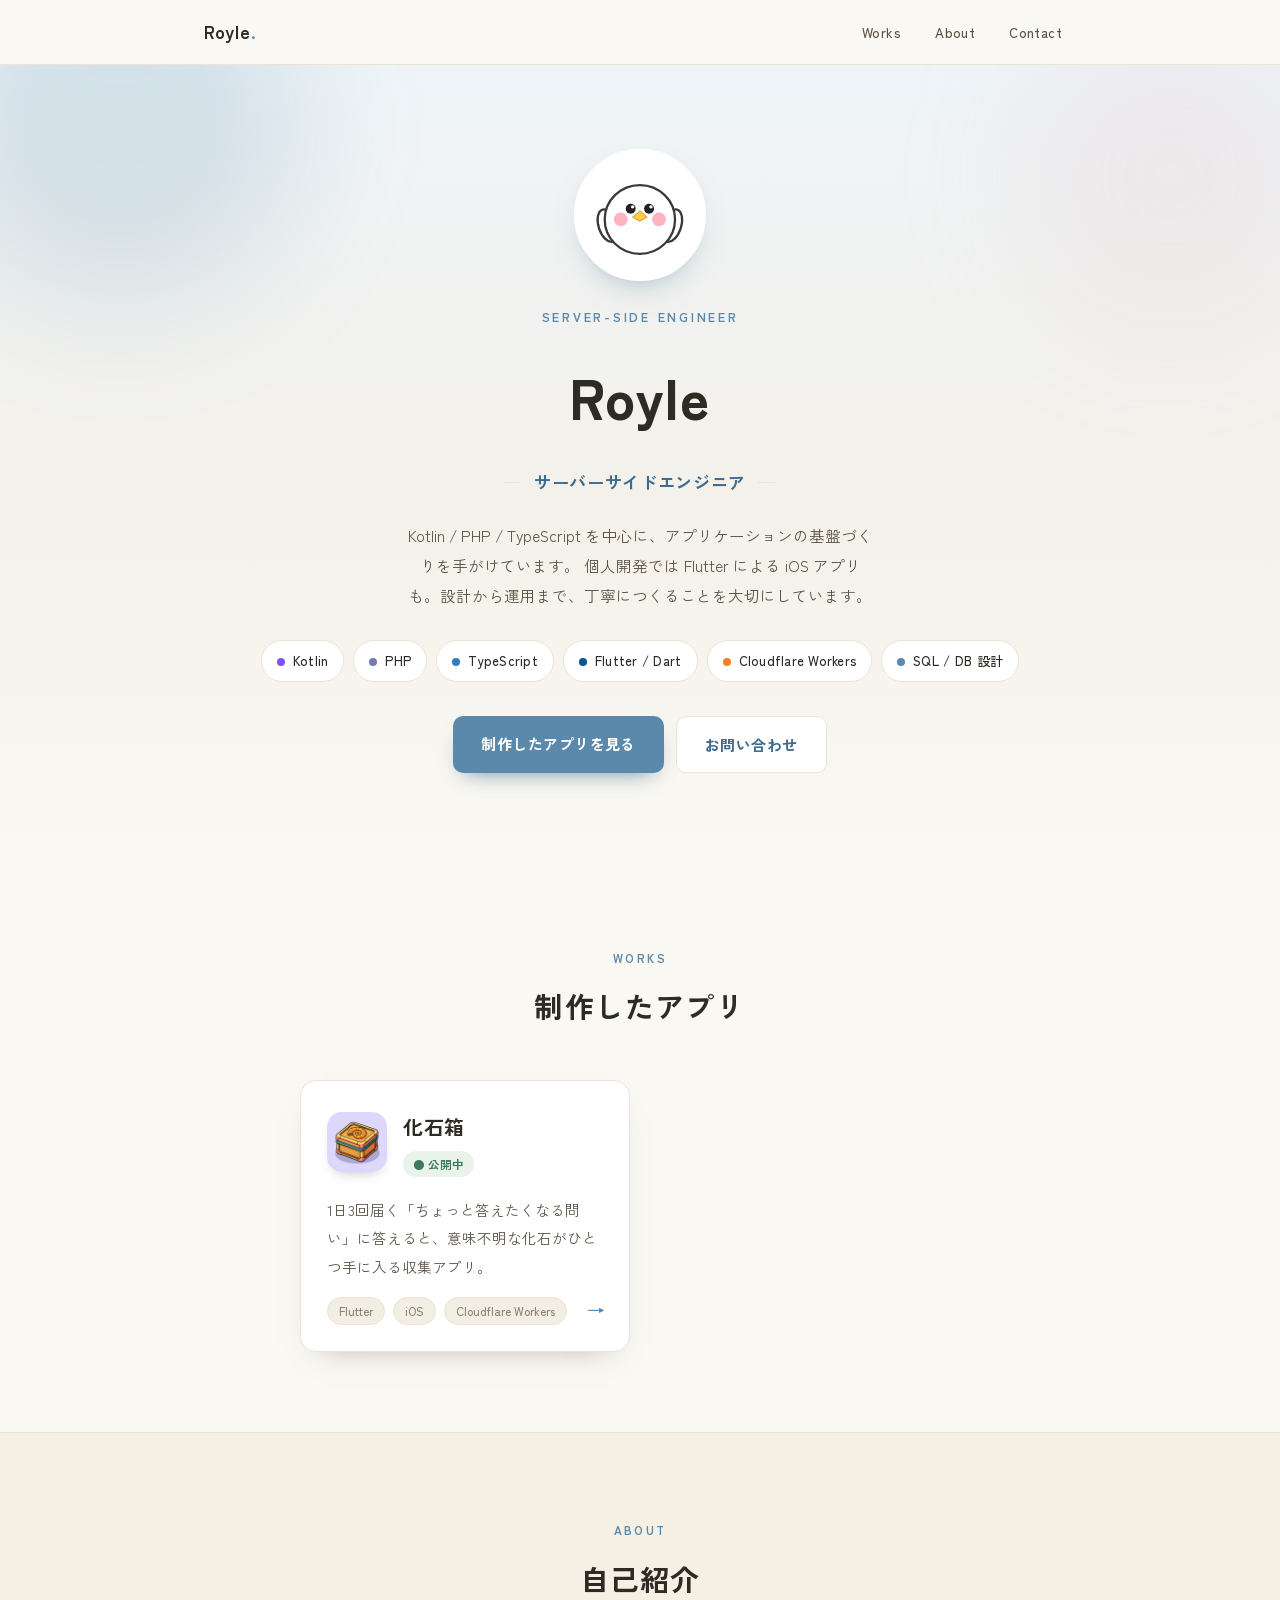
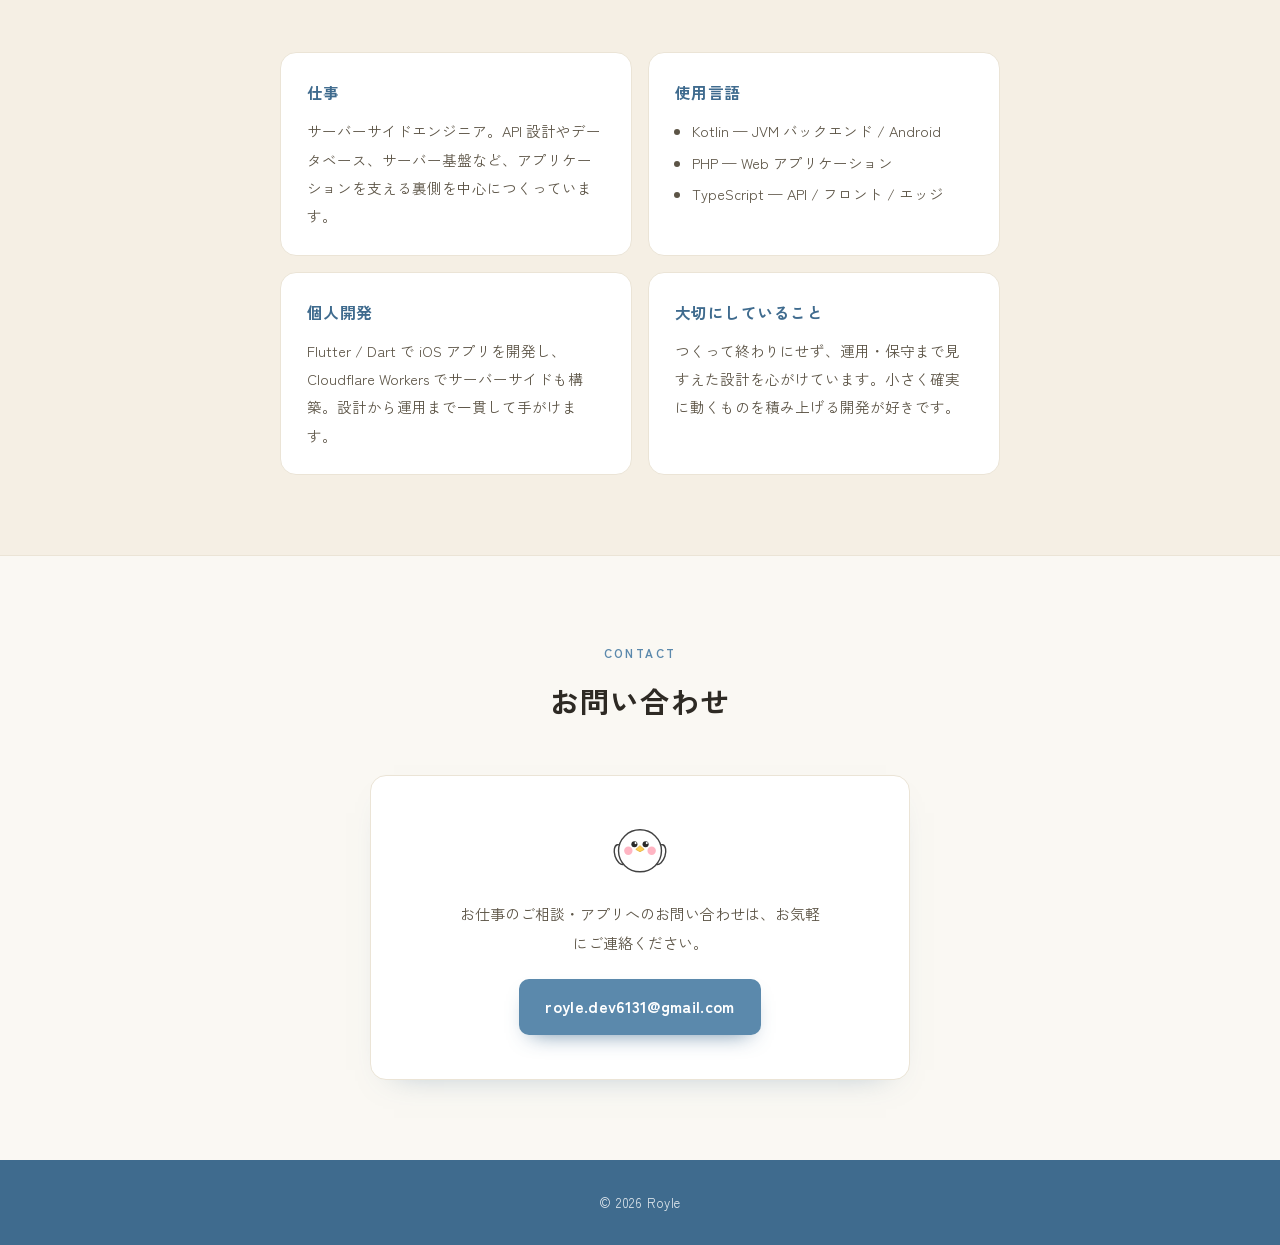
==== commit 6b2fd678: "Tone top page toward a more mature, refined look - Swap candy pastels for muted dusty-blue + warm of" ====
--- a/index.html
+++ b/index.html
@@ -4,8 +4,8 @@
   <meta charset="UTF-8">
   <meta name="viewport" content="width=device-width, initial-scale=1.0">
   <title>Royle — サーバーサイドエンジニア</title>
-  <meta name="description" content="Royle のポートフォリオ。Kotlin / PHP / TypeScript を中心としたサーバーサイドエンジニア。つくったアプリを紹介しています。">
-  <link rel="stylesheet" href="./assets/style.css?v=3">
+  <meta name="description" content="Royle のポートフォリオ。Kotlin / PHP / TypeScript を中心としたサーバーサイドエンジニア。制作したアプリを紹介しています。">
+  <link rel="stylesheet" href="./assets/style.css?v=4">
   <link rel="icon" href="data:image/svg+xml,<svg xmlns='http://www.w3.org/2000/svg' viewBox='0 0 16 16'><text y='14' font-size='14'>🐧</text></svg>">
 
   <!-- 再利用するペンギンマスコット(SVGシンボル) -->
@@ -27,33 +27,30 @@
 <body>
   <nav class="topbar">
     <div class="wrap">
-      <span class="brand"><svg class="peng"><use href="#peng"/></svg>Royle</span>
+      <span class="brand">Royle<span class="dot">.</span></span>
       <div class="topnav">
-        <a href="#apps">アプリ</a>
-        <a href="#about">じこしょうかい</a>
-        <a href="#contact">れんらく</a>
+        <a href="#apps">Works</a>
+        <a href="#about">About</a>
+        <a href="#contact">Contact</a>
       </div>
     </div>
   </nav>
 
   <header class="hero">
-    <span class="blob b1"></span>
-    <span class="blob b2"></span>
-    <span class="blob b3"></span>
-    <span class="blob b4"></span>
-    <span class="dots"></span>
+    <span class="glow g1"></span>
+    <span class="glow g2"></span>
     <div class="wrap">
       <div class="avatar">
-        <span class="wave">✌️ こんにちは</span>
         <img src="./assets/avatar.png" alt="Royle のアイコン"
              onerror="this.style.display='none';this.nextElementSibling.style.display='block';">
         <svg class="penguin" style="display:none"><use href="#peng"/></svg>
       </div>
+      <p class="eyebrow">Server-side Engineer</p>
       <h1>Royle</h1>
-      <div><span class="role-badge">サーバーサイドエンジニア</span></div>
+      <p class="role">サーバーサイドエンジニア</p>
       <p class="summary">
-        Kotlin / PHP / TypeScript を中心に、アプリの“裏側”をつくっています。
-        個人開発では Flutter で iOS アプリも。つくるのも、ねこも、ペンギンも好きです🐧
+        Kotlin / PHP / TypeScript を中心に、アプリケーションの基盤づくりを手がけています。
+        個人開発では Flutter による iOS アプリも。設計から運用まで、丁寧につくることを大切にしています。
       </p>
 
       <div class="stack">
@@ -62,12 +59,12 @@
         <span class="chip"><span class="dot" style="background:#3178c6"></span>TypeScript</span>
         <span class="chip"><span class="dot" style="background:#02569b"></span>Flutter / Dart</span>
         <span class="chip"><span class="dot" style="background:#f38020"></span>Cloudflare Workers</span>
-        <span class="chip"><span class="dot" style="background:#5aa9e6"></span>SQL / DB 設計</span>
+        <span class="chip"><span class="dot" style="background:#5b89ac"></span>SQL / DB 設計</span>
       </div>
 
       <div class="cta">
-        <a class="btn btn-primary" href="#apps">つくったアプリを見る →</a>
-        <a class="btn btn-soft" href="#contact">れんらくする</a>
+        <a class="btn btn-primary" href="#apps">制作したアプリを見る</a>
+        <a class="btn btn-soft" href="#contact">お問い合わせ</a>
       </div>
     </div>
   </header>
@@ -75,8 +72,8 @@
   <section class="section" id="apps">
     <div class="wrap">
       <div class="section-head">
-        <span class="kicker">MY APPS</span>
-        <h2><span class="emoji">📱</span>つくったアプリ</h2>
+        <span class="kicker">Works</span>
+        <h2>制作したアプリ</h2>
       </div>
       <div class="apps">
         <a class="app-card" href="./apps/specimen-box/index.html">
@@ -87,7 +84,7 @@
               <span class="chip-live">● 公開中</span>
             </div>
           </div>
-          <p>1日3回届く「しょーもない問い」に答えると、ヘンな化石がひとつ手に入る収集アプリ。</p>
+          <p>1日3回届く「ちょっと答えたくなる問い」に答えると、意味不明な化石がひとつ手に入る収集アプリ。</p>
           <div class="app-meta">
             <span class="tag">Flutter</span>
             <span class="tag">iOS</span>
@@ -99,55 +96,54 @@
     </div>
   </section>
 
-  <section class="section sky" id="about">
+  <section class="section warm" id="about">
     <div class="wrap">
       <div class="section-head">
-        <span class="kicker">ABOUT ME</span>
-        <h2><span class="emoji">🙋</span>じこしょうかい</h2>
+        <span class="kicker">About</span>
+        <h2>自己紹介</h2>
       </div>
       <div class="about-grid">
-        <div class="fact c1">
-          <h3><span class="e">💻</span>おしごと</h3>
-          <p>サーバーサイドエンジニア。API 設計やデータベース、サーバー基盤など、アプリを動かす裏側をつくっています。</p>
+        <div class="fact">
+          <h3>仕事</h3>
+          <p>サーバーサイドエンジニア。API 設計やデータベース、サーバー基盤など、アプリケーションを支える裏側を中心につくっています。</p>
         </div>
-        <div class="fact c2">
-          <h3><span class="e">🗣️</span>つかう言語</h3>
+        <div class="fact">
+          <h3>使用言語</h3>
           <ul>
             <li>Kotlin — JVM バックエンド / Android</li>
             <li>PHP — Web アプリケーション</li>
             <li>TypeScript — API / フロント / エッジ</li>
           </ul>
         </div>
-        <div class="fact c3">
-          <h3><span class="e">🛠️</span>こじんかいはつ</h3>
-          <p>Flutter / Dart で iOS アプリをつくり、Cloudflare Workers でサーバーも構築。設計から運用までひとりで回します。</p>
+        <div class="fact">
+          <h3>個人開発</h3>
+          <p>Flutter / Dart で iOS アプリを開発し、Cloudflare Workers でサーバーサイドも構築。設計から運用まで一貫して手がけます。</p>
         </div>
-        <div class="fact c4">
-          <h3><span class="e">🌱</span>だいじにしてること</h3>
-          <p>つくって終わりにせず、運用・保守まで見すえた設計を大切に。小さく確実に動くものを積み上げるのが好きです。</p>
+        <div class="fact">
+          <h3>大切にしていること</h3>
+          <p>つくって終わりにせず、運用・保守まで見すえた設計を心がけています。小さく確実に動くものを積み上げる開発が好きです。</p>
         </div>
       </div>
     </div>
   </section>
 
-  <section class="section cream2" id="contact">
+  <section class="section" id="contact">
     <div class="wrap">
       <div class="section-head">
-        <span class="kicker">CONTACT</span>
-        <h2><span class="emoji">✉️</span>れんらく</h2>
+        <span class="kicker">Contact</span>
+        <h2>お問い合わせ</h2>
       </div>
       <div class="contact-card">
         <svg class="penguin"><use href="#peng"/></svg>
-        <p>お仕事のご相談・アプリへのお問い合わせは、こちらまでお気軽にどうぞ！</p>
-        <a class="mail btn" href="mailto:royle.dev6131@gmail.com">royle.dev6131@gmail.com</a>
+        <p>お仕事のご相談・アプリへのお問い合わせは、お気軽にご連絡ください。</p>
+        <a class="mail" href="mailto:royle.dev6131@gmail.com">royle.dev6131@gmail.com</a>
       </div>
     </div>
   </section>
 
   <footer class="site-footer">
     <div class="wrap">
-      <svg class="peng"><use href="#peng"/></svg>
-      <p>© 2026 Royle — made with 🐧</p>
+      <p>© 2026 Royle</p>
     </div>
   </footer>
 </body>
--- a/assets/style.css
+++ b/assets/style.css
@@ -1,24 +1,21 @@
-@import url('https://fonts.googleapis.com/css2?family=M+PLUS+Rounded+1c:wght@400;500;700;800&display=swap');
+@import url('https://fonts.googleapis.com/css2?family=Zen+Kaku+Gothic+New:wght@400;500;700;900&display=swap');
 
 :root {
-  --sky: #c6e6f8;
-  --sky-2: #9bd2f1;
-  --blue: #5aa9e6;
-  --blue-deep: #3d8fd4;
-  --cream: #fff7ec;
-  --cream-2: #fffdf8;
-  --pink: #ffc6d1;
-  --pink-2: #ff9db1;
-  --yellow: #ffd25a;
-  --mint: #b6e9cf;
-  --lilac: #d8c8f5;
-  --brown: #7a5235;
-  --ink: #4f3f33;
-  --muted: #8b7c6d;
-  --line: #f0e6d5;
-  --radius: 26px;
-  --font: "M PLUS Rounded 1c", -apple-system, BlinkMacSystemFont,
-    "Hiragino Maru Gothic ProN", "Hiragino Sans", "Noto Sans JP", sans-serif;
+  --bg: #faf8f3;
+  --bg-warm: #f5efe4;
+  --surface: #ffffff;
+  --accent: #5b89ac;
+  --accent-deep: #3f6b8e;
+  --accent-soft: #eaf1f6;
+  --warm-card: #f6f1e8;
+  --pink: #e0b2b7;
+  --ink: #2e2a24;
+  --sub: #5c5446;
+  --muted: #8a8174;
+  --line: #ebe4d6;
+  --radius: 16px;
+  --font: "Zen Kaku Gothic New", -apple-system, BlinkMacSystemFont,
+    "Hiragino Sans", "Noto Sans JP", Meiryo, sans-serif;
 }
 
 * { box-sizing: border-box; }
@@ -27,238 +24,191 @@
   margin: 0;
   font-family: var(--font);
   color: var(--ink);
-  background: var(--cream);
-  line-height: 1.9;
+  background: var(--bg);
+  line-height: 1.95;
   font-size: 16px;
-  font-weight: 500;
+  font-weight: 400;
   -webkit-font-smoothing: antialiased;
   overflow-x: hidden;
 }
 img { display: block; max-width: 100%; }
-a { color: var(--blue-deep); text-decoration: none; }
-
-.wrap { width: 100%; max-width: 940px; margin: 0 auto; padding: 0 22px; }
+a { color: var(--accent-deep); text-decoration: none; }
+
+.wrap { width: 100%; max-width: 920px; margin: 0 auto; padding: 0 24px; }
 
 /* ---------- top nav ---------- */
 .topbar {
   position: sticky; top: 0; z-index: 30;
-  background: rgba(255, 253, 248, 0.82);
+  background: rgba(250, 248, 243, 0.85);
   backdrop-filter: blur(10px);
-  border-bottom: 2px solid #fbeede;
+  border-bottom: 1px solid var(--line);
 }
 .topbar .wrap {
   display: flex; align-items: center; justify-content: space-between;
-  height: 62px;
-}
-.brand { font-weight: 800; font-size: 19px; color: var(--ink); display: flex; align-items: center; gap: 8px; }
-.brand .peng { width: 26px; height: 26px; }
-.topnav { display: flex; gap: 8px; }
+  height: 64px;
+}
+.brand { font-weight: 700; font-size: 18px; letter-spacing: .04em; color: var(--ink); }
+.brand .dot { color: var(--accent); }
+.topnav { display: flex; gap: 6px; }
 .topnav a {
-  color: var(--muted); font-size: 14px; font-weight: 700;
-  padding: 7px 14px; border-radius: 999px; transition: background .18s, color .18s;
-}
-.topnav a:hover { background: #eaf5fd; color: var(--blue-deep); }
+  color: var(--sub); font-size: 13.5px; font-weight: 500;
+  letter-spacing: .03em;
+  padding: 8px 14px; border-radius: 8px; transition: background .18s, color .18s;
+}
+.topnav a:hover { background: var(--accent-soft); color: var(--accent-deep); }
 
 /* ---------- hero ---------- */
 .hero {
   position: relative;
-  background: linear-gradient(180deg, var(--sky) 0%, #e3f2fb 45%, var(--cream) 100%);
+  background: linear-gradient(180deg, #eef4f8 0%, #f4f1ea 55%, var(--bg) 100%);
   text-align: center;
-  padding: 70px 0 96px;
+  padding: 84px 0 88px;
   overflow: hidden;
 }
-/* floating blobs */
-.blob { position: absolute; border-radius: 50%; filter: blur(2px); opacity: .55; pointer-events: none; }
-.blob.b1 { width: 130px; height: 130px; background: var(--pink); top: 60px; left: 6%; }
-.blob.b2 { width: 90px; height: 90px; background: var(--yellow); top: 150px; right: 10%; opacity: .5; }
-.blob.b3 { width: 70px; height: 70px; background: var(--mint); bottom: 80px; left: 14%; opacity: .5; }
-.blob.b4 { width: 110px; height: 110px; background: #ffffff; top: 40px; right: 22%; opacity: .6; }
-.dots {
-  position: absolute; inset: 0;
-  background-image: radial-gradient(rgba(255,255,255,.7) 2px, transparent 2px);
-  background-size: 26px 26px;
-  opacity: .4; pointer-events: none;
-}
+.glow { position: absolute; border-radius: 50%; pointer-events: none; filter: blur(60px); }
+.glow.g1 { width: 360px; height: 360px; background: rgba(91,137,172,.18); top: -120px; left: -60px; }
+.glow.g2 { width: 300px; height: 300px; background: rgba(224,178,183,.16); top: -40px; right: -40px; }
 .hero > .wrap { position: relative; z-index: 1; }
 
-/* avatar */
 .avatar {
-  width: 168px; height: 168px;
-  margin: 0 auto 22px;
+  width: 132px; height: 132px;
+  margin: 0 auto 24px;
   border-radius: 50%;
   background: #fff;
-  border: 6px solid #fff;
-  box-shadow: 0 16px 36px -14px rgba(90,169,230,.6);
+  border: 4px solid #fff;
+  box-shadow: 0 14px 32px -16px rgba(63,107,142,.5);
   display: grid; place-items: center;
   overflow: hidden;
-  position: relative;
 }
 .avatar img { width: 100%; height: 100%; object-fit: cover; }
-.avatar .penguin { width: 78%; height: 78%; }
-.wave {
-  position: absolute; right: -6px; top: -6px;
-  background: var(--yellow); color: #7a5a10;
-  font-weight: 800; font-size: 13px;
-  padding: 6px 12px; border-radius: 999px;
-  transform: rotate(8deg);
-  box-shadow: 0 6px 14px -6px rgba(0,0,0,.3);
-}
-
+.avatar .penguin { width: 74%; height: 74%; }
+
+.hero .eyebrow {
+  font-size: 12.5px; letter-spacing: .22em; text-transform: uppercase;
+  color: var(--accent); font-weight: 700; margin: 0 0 12px;
+}
 .hero h1 {
-  font-size: clamp(40px, 9vw, 66px);
-  margin: 6px 0 0; font-weight: 800; letter-spacing: .02em;
+  font-size: clamp(36px, 7.5vw, 56px);
+  margin: 0; font-weight: 900; letter-spacing: .03em;
   color: var(--ink);
 }
-.hero h1 .tilde { color: var(--blue); }
-.role-badge {
-  display: inline-block;
-  background: var(--blue); color: #fff;
-  font-weight: 800; font-size: 15px;
-  padding: 7px 18px; border-radius: 999px;
-  margin-top: 14px;
-  box-shadow: 0 8px 18px -8px rgba(61,143,212,.7);
-}
+.role {
+  font-size: clamp(15px, 3vw, 17px); font-weight: 700;
+  color: var(--accent-deep); margin: 14px 0 0; letter-spacing: .04em;
+}
+.role::before, .role::after { content: "—"; color: var(--line); margin: 0 12px; font-weight: 400; }
 .hero .summary {
   max-width: 30em; margin: 22px auto 0;
-  color: #5d4e40; font-size: 16px;
-}
-
-/* tech chips */
-.stack { display: flex; flex-wrap: wrap; gap: 10px; justify-content: center; margin-top: 28px; }
+  color: var(--sub); font-size: 15.5px;
+}
+
+.stack { display: flex; flex-wrap: wrap; gap: 9px; justify-content: center; margin-top: 30px; }
 .chip {
-  font-weight: 700; font-size: 13.5px;
-  background: #fff; color: var(--ink);
-  border: 2px solid #fff;
-  border-radius: 999px; padding: 8px 16px;
-  box-shadow: 0 6px 14px -8px rgba(120,100,80,.5);
-  transition: transform .16s;
-}
-.chip:hover { transform: translateY(-3px) rotate(-2deg); }
-.chip .dot { display: inline-block; width: 9px; height: 9px; border-radius: 50%; margin-right: 8px; vertical-align: 0; }
-
-.cta { display: flex; gap: 14px; justify-content: center; flex-wrap: wrap; margin-top: 32px; }
+  font-weight: 500; font-size: 13px; letter-spacing: .02em;
+  background: var(--surface); color: var(--ink);
+  border: 1px solid var(--line);
+  border-radius: 999px; padding: 7px 15px;
+  transition: transform .16s, border-color .16s;
+}
+.chip:hover { transform: translateY(-2px); border-color: var(--accent); }
+.chip .dot { display: inline-block; width: 8px; height: 8px; border-radius: 50%; margin-right: 8px; vertical-align: 0; }
+
+.cta { display: flex; gap: 12px; justify-content: center; flex-wrap: wrap; margin-top: 34px; }
 .btn {
-  font-weight: 800; font-size: 15.5px;
-  padding: 14px 28px; border-radius: 999px;
-  transition: transform .16s, box-shadow .16s;
+  font-weight: 700; font-size: 15px; letter-spacing: .03em;
+  padding: 13px 28px; border-radius: 10px;
+  transition: transform .16s, box-shadow .16s, background .16s;
   display: inline-block;
 }
-.btn:hover { transform: translateY(-3px); }
+.btn:hover { transform: translateY(-2px); }
 .btn-primary {
-  background: var(--blue); color: #fff;
-  box-shadow: 0 12px 24px -10px rgba(61,143,212,.85);
-}
+  background: var(--accent); color: #fff;
+  box-shadow: 0 10px 22px -12px rgba(63,107,142,.85);
+}
+.btn-primary:hover { background: var(--accent-deep); }
 .btn-soft {
-  background: #fff; color: var(--blue-deep);
-  border: 2px solid #d8edfa;
+  background: var(--surface); color: var(--accent-deep);
+  border: 1px solid var(--line);
 }
 
 /* ---------- sections ---------- */
-.section { padding: 76px 0; }
-.section.cream2 { background: var(--cream-2); }
-.section.sky {
-  background: linear-gradient(180deg, var(--cream) 0%, #eaf6fc 100%);
-}
-.section-head { text-align: center; margin-bottom: 42px; }
+.section { padding: 80px 0; }
+.section.warm { background: var(--bg-warm); border-top: 1px solid var(--line); border-bottom: 1px solid var(--line); }
+.section-head { text-align: center; margin-bottom: 46px; }
 .section-head .kicker {
-  display: inline-block; font-weight: 800; font-size: 13px;
-  color: var(--blue); background: #e8f4fc;
-  padding: 5px 14px; border-radius: 999px; margin-bottom: 12px;
-}
-.section-head h2 { font-size: clamp(26px, 5vw, 33px); margin: 0; font-weight: 800; }
-.section-head .emoji { margin-right: 6px; }
+  display: inline-block; font-weight: 700; font-size: 12px; letter-spacing: .2em;
+  color: var(--accent); margin-bottom: 8px; text-transform: uppercase;
+}
+.section-head h2 { font-size: clamp(23px, 4.5vw, 29px); margin: 0; font-weight: 700; letter-spacing: .04em; }
 
 /* ---------- apps ---------- */
 .apps {
   display: grid;
-  grid-template-columns: repeat(auto-fill, minmax(280px, 1fr));
-  gap: 22px;
-  max-width: 720px; margin: 0 auto;
+  grid-template-columns: repeat(auto-fill, minmax(290px, 1fr));
+  gap: 20px;
+  max-width: 680px; margin: 0 auto;
 }
 .app-card {
-  position: relative;
-  display: block;
-  background: #fff;
-  border: 3px solid #fff;
+  position: relative; display: block;
+  background: var(--surface);
+  border: 1px solid var(--line);
   border-radius: var(--radius);
   padding: 26px;
   color: inherit;
-  box-shadow: 0 16px 34px -20px rgba(120,100,80,.55);
-  transition: transform .2s, box-shadow .2s;
-  overflow: hidden;
-}
-.app-card:hover { transform: translateY(-6px) rotate(-1deg); box-shadow: 0 24px 44px -20px rgba(90,169,230,.6); }
+  box-shadow: 0 14px 30px -22px rgba(80,70,55,.5);
+  transition: transform .2s, box-shadow .2s, border-color .2s;
+}
+.app-card:hover { transform: translateY(-4px); border-color: #d8e2ea; box-shadow: 0 22px 40px -24px rgba(63,107,142,.45); }
 .app-card .row { display: flex; align-items: center; gap: 16px; }
-.app-card .app-icon {
-  width: 64px; height: 64px; border-radius: 18px; flex: 0 0 auto;
-  box-shadow: 0 8px 18px -8px rgba(0,0,0,.4);
-}
-.app-card h3 { margin: 0; font-size: 21px; font-weight: 800; }
+.app-card .app-icon { width: 60px; height: 60px; border-radius: 15px; flex: 0 0 auto; box-shadow: 0 6px 14px -8px rgba(0,0,0,.35); }
+.app-card h3 { margin: 0; font-size: 20px; font-weight: 700; letter-spacing: .03em; }
 .app-card .chip-live {
-  font-size: 12px; font-weight: 800; color: #2c9c6a;
-  background: #e2f6ec; padding: 3px 10px; border-radius: 999px;
-  display: inline-block; margin-top: 4px;
-}
-.app-card p { margin: 16px 0 16px; color: var(--muted); font-size: 14.5px; }
+  font-size: 11.5px; font-weight: 700; color: #3d7a5a;
+  background: #e9f3ec; padding: 2px 10px; border-radius: 999px;
+  display: inline-block; margin-top: 5px;
+}
+.app-card p { margin: 18px 0 16px; color: var(--sub); font-size: 14.5px; }
 .app-meta { display: flex; gap: 8px; flex-wrap: wrap; }
-.tag {
-  font-size: 12px; font-weight: 700; color: var(--brown);
-  background: #fbf1e2; border-radius: 999px; padding: 3px 11px;
-}
-.app-card .go {
-  position: absolute; right: 22px; bottom: 22px;
-  color: var(--blue); font-weight: 800; font-size: 20px;
-  transition: transform .2s;
-}
+.tag { font-size: 11.5px; font-weight: 500; color: var(--muted); background: #f3eee4; border: 1px solid var(--line); border-radius: 999px; padding: 2px 11px; }
+.app-card .go { position: absolute; right: 24px; bottom: 24px; color: var(--accent); font-weight: 700; font-size: 18px; transition: transform .2s; }
 .app-card:hover .go { transform: translateX(4px); }
 
 /* ---------- about ---------- */
-.about-grid {
-  display: grid; grid-template-columns: 1fr 1fr; gap: 18px;
-  max-width: 760px; margin: 0 auto;
-}
+.about-grid { display: grid; grid-template-columns: 1fr 1fr; gap: 16px; max-width: 720px; margin: 0 auto; }
 .fact {
+  background: var(--surface);
+  border: 1px solid var(--line);
   border-radius: var(--radius); padding: 24px 26px;
-  border: 3px solid #fff;
-  box-shadow: 0 12px 26px -20px rgba(120,100,80,.55);
-}
-.fact.c1 { background: #eaf5fd; }
-.fact.c2 { background: #fff1f4; }
-.fact.c3 { background: #fef6e2; }
-.fact.c4 { background: #eafaf1; }
-.fact h3 { margin: 0 0 8px; font-size: 17px; font-weight: 800; }
-.fact h3 .e { margin-right: 7px; }
-.fact p, .fact ul { margin: 0; color: #5d4e40; font-size: 14.5px; }
+}
+.fact h3 { margin: 0 0 10px; font-size: 15.5px; font-weight: 700; letter-spacing: .03em; color: var(--accent-deep); }
+.fact h3 .e { margin-right: 8px; font-size: 14px; opacity: .85; }
+.fact p, .fact ul { margin: 0; color: var(--sub); font-size: 14.5px; }
 .fact ul { padding-left: 1.2em; }
 .fact li { margin-bottom: 3px; }
 
 /* ---------- contact ---------- */
 .contact-card {
-  max-width: 560px; margin: 0 auto; text-align: center;
-  background: #fff; border: 3px solid #fff; border-radius: var(--radius);
-  padding: 40px 28px; box-shadow: 0 16px 34px -20px rgba(90,169,230,.5);
-}
-.contact-card .penguin { width: 70px; height: 70px; margin: 0 auto 12px; }
-.contact-card p { margin: 0 auto 18px; color: var(--muted); max-width: 24em; }
+  max-width: 540px; margin: 0 auto; text-align: center;
+  background: var(--surface); border: 1px solid var(--line); border-radius: var(--radius);
+  padding: 44px 30px; box-shadow: 0 14px 32px -24px rgba(63,107,142,.5);
+}
+.contact-card .penguin { width: 56px; height: 56px; margin: 0 auto 14px; opacity: .96; }
+.contact-card p { margin: 0 auto 22px; color: var(--sub); max-width: 24em; font-size: 15px; }
 .contact-card .mail {
-  display: inline-block; font-weight: 800; font-size: 17px;
-  background: var(--yellow); color: #6e5210;
-  padding: 12px 24px; border-radius: 999px;
-  box-shadow: 0 10px 22px -10px rgba(255,210,90,.9);
-}
-.contact-card .mail:hover { transform: translateY(-3px); }
+  display: inline-block; font-weight: 700; font-size: 16px; letter-spacing: .02em;
+  background: var(--accent); color: #fff;
+  padding: 12px 26px; border-radius: 10px;
+  box-shadow: 0 10px 22px -12px rgba(63,107,142,.85);
+}
+.contact-card .mail:hover { background: var(--accent-deep); transform: translateY(-2px); }
 
 /* ---------- footer ---------- */
-.site-footer {
-  background: var(--blue); color: rgba(255,255,255,.92);
-  text-align: center; padding: 30px 0; font-weight: 700;
-}
-.site-footer .peng { width: 30px; height: 30px; margin: 0 auto 6px; }
-.site-footer p { margin: 0; font-size: 13.5px; }
-.site-footer a { color: #fff; text-decoration: underline; }
+.site-footer { background: var(--accent-deep); color: rgba(255,255,255,.85); text-align: center; padding: 30px 0; }
+.site-footer p { margin: 0; font-size: 13px; letter-spacing: .04em; }
+.site-footer a { color: #fff; }
 
 @media (max-width: 640px) {
   .about-grid { grid-template-columns: 1fr; }
-  .section { padding: 58px 0; }
-  .topnav a { padding: 6px 10px; }
-}
+  .section { padding: 60px 0; }
+  .role::before, .role::after { display: none; }
+}
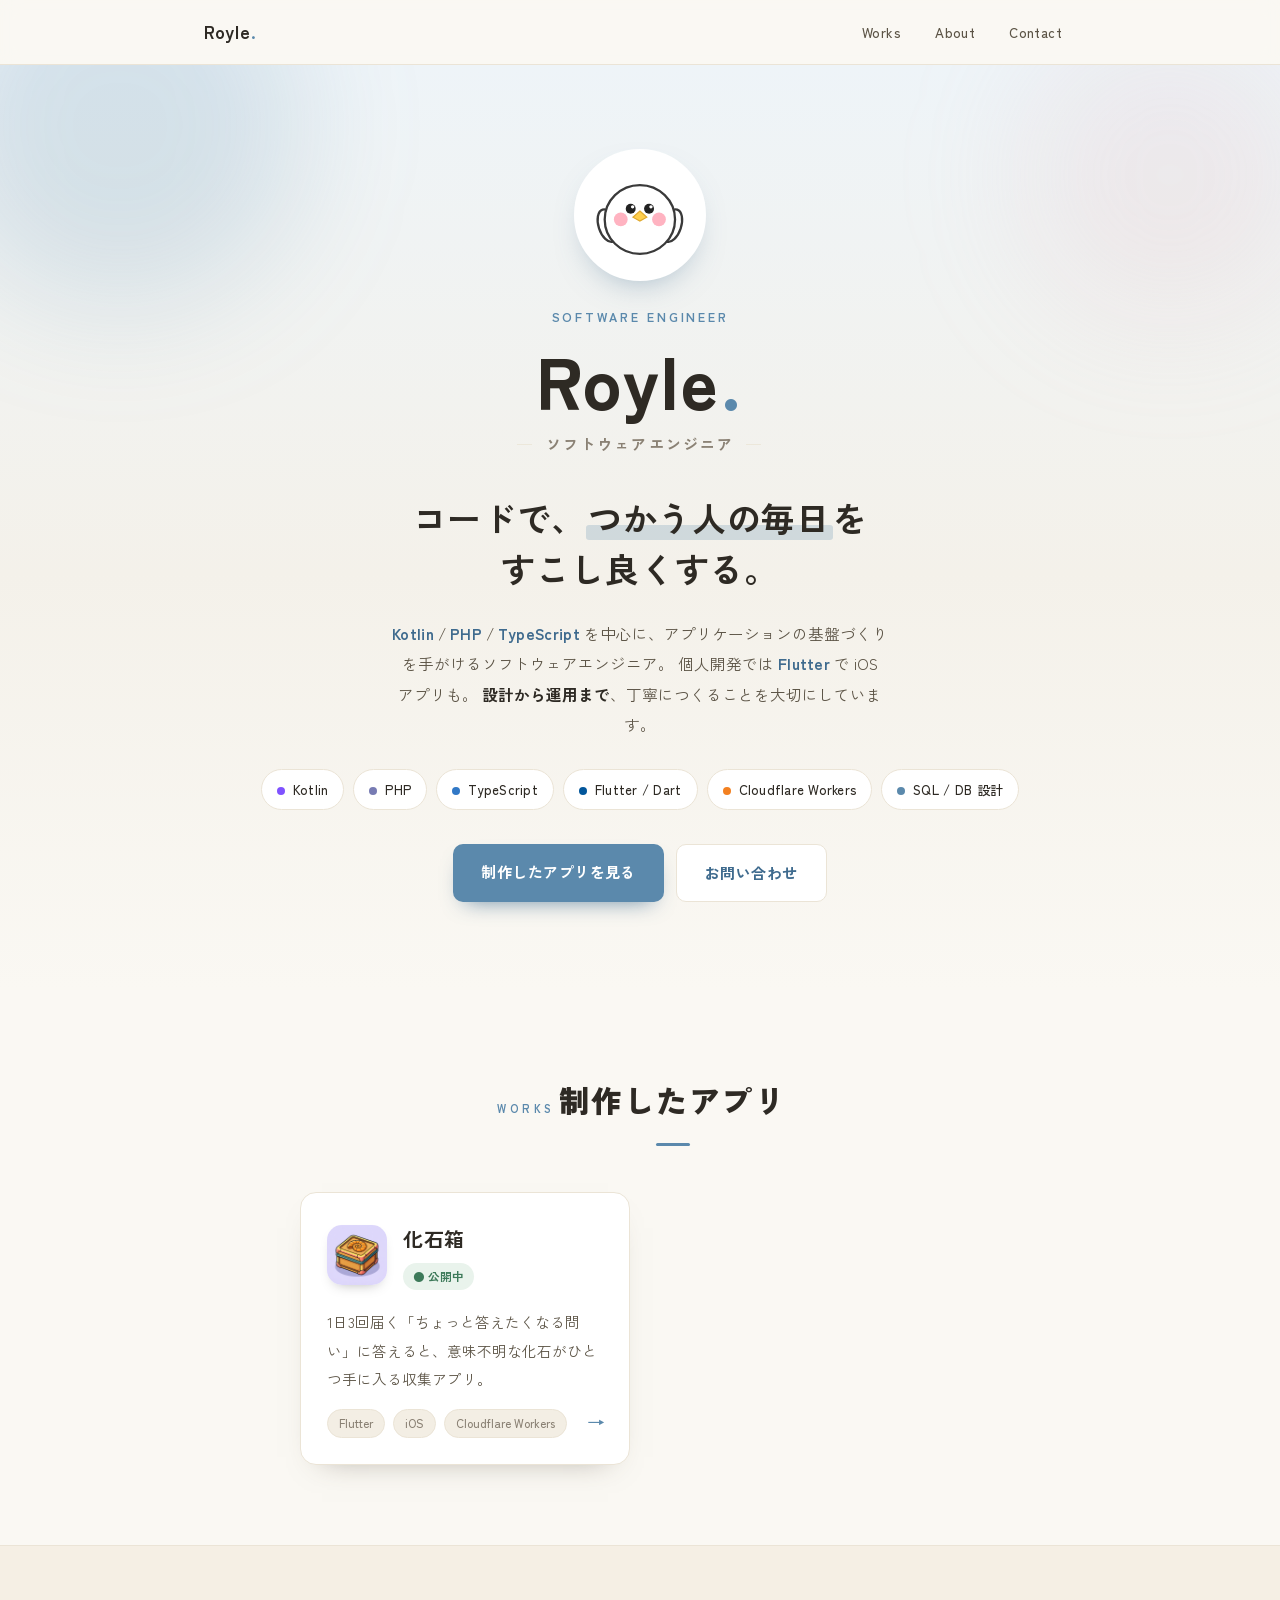
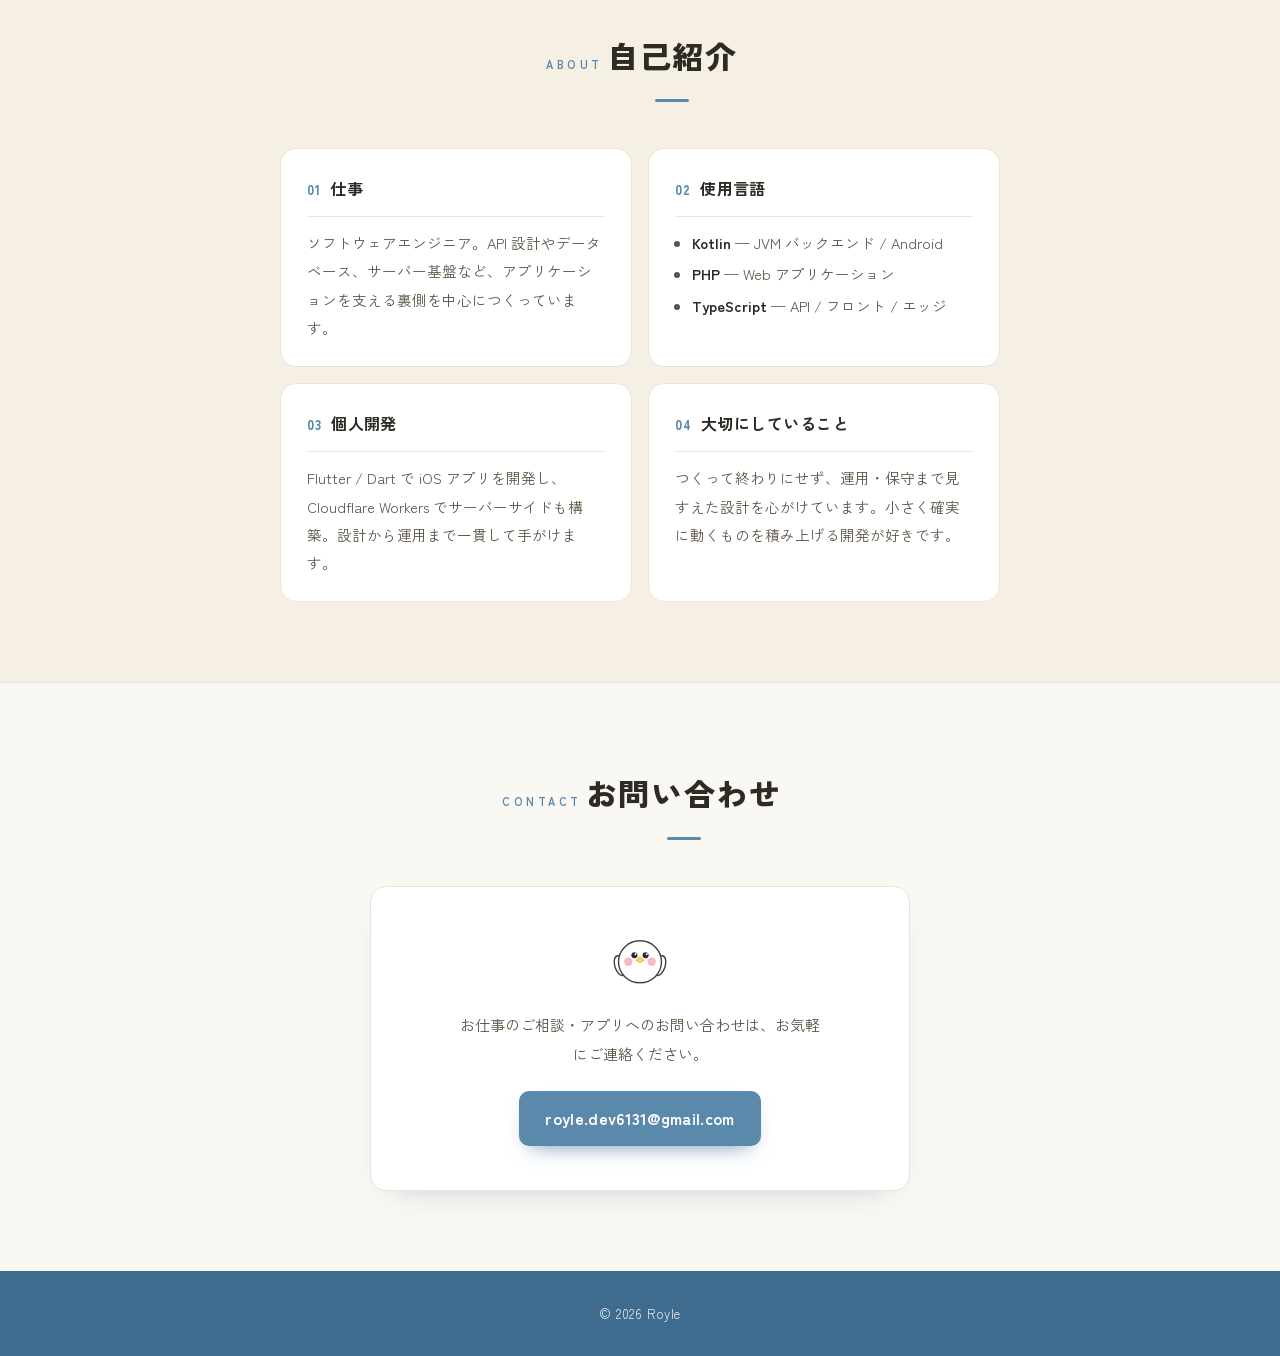
==== commit 18e1bd44: "Add typographic flair to top page; retitle to ソフトウェアエンジニア - Replace サーバーサイドエンジニア with ソフトウェアエンジニア (t" ====
--- a/index.html
+++ b/index.html
@@ -3,9 +3,9 @@
 <head>
   <meta charset="UTF-8">
   <meta name="viewport" content="width=device-width, initial-scale=1.0">
-  <title>Royle — サーバーサイドエンジニア</title>
-  <meta name="description" content="Royle のポートフォリオ。Kotlin / PHP / TypeScript を中心としたサーバーサイドエンジニア。制作したアプリを紹介しています。">
-  <link rel="stylesheet" href="./assets/style.css?v=4">
+  <title>Royle — ソフトウェアエンジニア</title>
+  <meta name="description" content="Royle のポートフォリオ。Kotlin / PHP / TypeScript を中心としたソフトウェアエンジニア。制作したアプリを紹介しています。">
+  <link rel="stylesheet" href="./assets/style.css?v=5">
   <link rel="icon" href="data:image/svg+xml,<svg xmlns='http://www.w3.org/2000/svg' viewBox='0 0 16 16'><text y='14' font-size='14'>🐧</text></svg>">
 
   <!-- 再利用するペンギンマスコット(SVGシンボル) -->
@@ -45,12 +45,19 @@
              onerror="this.style.display='none';this.nextElementSibling.style.display='block';">
         <svg class="penguin" style="display:none"><use href="#peng"/></svg>
       </div>
-      <p class="eyebrow">Server-side Engineer</p>
-      <h1>Royle</h1>
-      <p class="role">サーバーサイドエンジニア</p>
+      <p class="eyebrow">Software&nbsp;Engineer</p>
+      <h1>Royle<span class="dot">.</span></h1>
+      <p class="role">ソフトウェアエンジニア</p>
+
+      <p class="lead">
+        コードで、<em>つかう人の毎日</em>を<br>
+        すこし良くする。
+      </p>
       <p class="summary">
-        Kotlin / PHP / TypeScript を中心に、アプリケーションの基盤づくりを手がけています。
-        個人開発では Flutter による iOS アプリも。設計から運用まで、丁寧につくることを大切にしています。
+        <span class="kw">Kotlin</span> / <span class="kw">PHP</span> / <span class="kw">TypeScript</span>
+        を中心に、アプリケーションの基盤づくりを手がけるソフトウェアエンジニア。
+        個人開発では <span class="kw">Flutter</span> で iOS アプリも。
+        <strong>設計から運用まで</strong>、丁寧につくることを大切にしています。
       </p>
 
       <div class="stack">
@@ -104,23 +111,23 @@
       </div>
       <div class="about-grid">
         <div class="fact">
-          <h3>仕事</h3>
-          <p>サーバーサイドエンジニア。API 設計やデータベース、サーバー基盤など、アプリケーションを支える裏側を中心につくっています。</p>
+          <h3><span class="n">01</span>仕事</h3>
+          <p>ソフトウェアエンジニア。API 設計やデータベース、サーバー基盤など、アプリケーションを支える裏側を中心につくっています。</p>
         </div>
         <div class="fact">
-          <h3>使用言語</h3>
+          <h3><span class="n">02</span>使用言語</h3>
           <ul>
-            <li>Kotlin — JVM バックエンド / Android</li>
-            <li>PHP — Web アプリケーション</li>
-            <li>TypeScript — API / フロント / エッジ</li>
+            <li><b>Kotlin</b> — JVM バックエンド / Android</li>
+            <li><b>PHP</b> — Web アプリケーション</li>
+            <li><b>TypeScript</b> — API / フロント / エッジ</li>
           </ul>
         </div>
         <div class="fact">
-          <h3>個人開発</h3>
+          <h3><span class="n">03</span>個人開発</h3>
           <p>Flutter / Dart で iOS アプリを開発し、Cloudflare Workers でサーバーサイドも構築。設計から運用まで一貫して手がけます。</p>
         </div>
         <div class="fact">
-          <h3>大切にしていること</h3>
+          <h3><span class="n">04</span>大切にしていること</h3>
           <p>つくって終わりにせず、運用・保守まで見すえた設計を心がけています。小さく確実に動くものを積み上げる開発が好きです。</p>
         </div>
       </div>
--- a/assets/style.css
+++ b/assets/style.css
@@ -88,19 +88,38 @@
   color: var(--accent); font-weight: 700; margin: 0 0 12px;
 }
 .hero h1 {
-  font-size: clamp(36px, 7.5vw, 56px);
-  margin: 0; font-weight: 900; letter-spacing: .03em;
-  color: var(--ink);
-}
+  font-size: clamp(44px, 9vw, 72px);
+  margin: 0; font-weight: 900; letter-spacing: .04em;
+  color: var(--ink); line-height: 1.05;
+}
+.hero h1 .dot { color: var(--accent); }
 .role {
-  font-size: clamp(15px, 3vw, 17px); font-weight: 700;
-  color: var(--accent-deep); margin: 14px 0 0; letter-spacing: .04em;
+  font-size: clamp(13px, 2.6vw, 15px); font-weight: 700;
+  color: var(--muted); margin: 12px 0 0; letter-spacing: .14em;
 }
 .role::before, .role::after { content: "—"; color: var(--line); margin: 0 12px; font-weight: 400; }
+
+/* designed lead statement */
+.hero .lead {
+  font-size: clamp(23px, 5vw, 34px);
+  font-weight: 700; line-height: 1.5; letter-spacing: .02em;
+  color: var(--ink); margin: 34px auto 0; max-width: 18em;
+}
+.hero .lead em {
+  font-style: normal; position: relative; white-space: nowrap;
+  padding: 0 .06em;
+}
+.hero .lead em::after {
+  content: ""; position: absolute; left: 0; right: 0; bottom: .08em;
+  height: .42em; background: rgba(91,137,172,.24);
+  border-radius: 3px; z-index: -1;
+}
 .hero .summary {
-  max-width: 30em; margin: 22px auto 0;
+  max-width: 32em; margin: 24px auto 0;
   color: var(--sub); font-size: 15.5px;
 }
+.hero .summary .kw { font-weight: 700; color: var(--accent-deep); letter-spacing: .02em; }
+.hero .summary strong { font-weight: 700; color: var(--ink); }
 
 .stack { display: flex; flex-wrap: wrap; gap: 9px; justify-content: center; margin-top: 30px; }
 .chip {
@@ -136,10 +155,18 @@
 .section.warm { background: var(--bg-warm); border-top: 1px solid var(--line); border-bottom: 1px solid var(--line); }
 .section-head { text-align: center; margin-bottom: 46px; }
 .section-head .kicker {
-  display: inline-block; font-weight: 700; font-size: 12px; letter-spacing: .2em;
-  color: var(--accent); margin-bottom: 8px; text-transform: uppercase;
-}
-.section-head h2 { font-size: clamp(23px, 4.5vw, 29px); margin: 0; font-weight: 700; letter-spacing: .04em; }
+  display: inline-block; font-weight: 700; font-size: 11px; letter-spacing: .32em;
+  color: var(--accent); margin-bottom: 10px; text-transform: uppercase;
+  padding-left: .32em;
+}
+.section-head h2 {
+  font-size: clamp(24px, 4.6vw, 31px); margin: 0; font-weight: 900; letter-spacing: .05em;
+  position: relative; display: inline-block; padding-bottom: 16px;
+}
+.section-head h2::after {
+  content: ""; position: absolute; left: 50%; bottom: 0; transform: translateX(-50%);
+  width: 34px; height: 3px; border-radius: 3px; background: var(--accent);
+}
 
 /* ---------- apps ---------- */
 .apps {
@@ -180,8 +207,16 @@
   border: 1px solid var(--line);
   border-radius: var(--radius); padding: 24px 26px;
 }
-.fact h3 { margin: 0 0 10px; font-size: 15.5px; font-weight: 700; letter-spacing: .03em; color: var(--accent-deep); }
-.fact h3 .e { margin-right: 8px; font-size: 14px; opacity: .85; }
+.fact h3 {
+  margin: 0 0 12px; font-size: 16px; font-weight: 700; letter-spacing: .03em; color: var(--ink);
+  display: flex; align-items: baseline; gap: 10px;
+  padding-bottom: 12px; border-bottom: 1px solid var(--line);
+}
+.fact h3 .n {
+  font-size: 13px; font-weight: 900; letter-spacing: .04em;
+  color: var(--accent); font-feature-settings: "tnum";
+}
+.fact b { color: var(--ink); font-weight: 700; }
 .fact p, .fact ul { margin: 0; color: var(--sub); font-size: 14.5px; }
 .fact ul { padding-left: 1.2em; }
 .fact li { margin-bottom: 3px; }
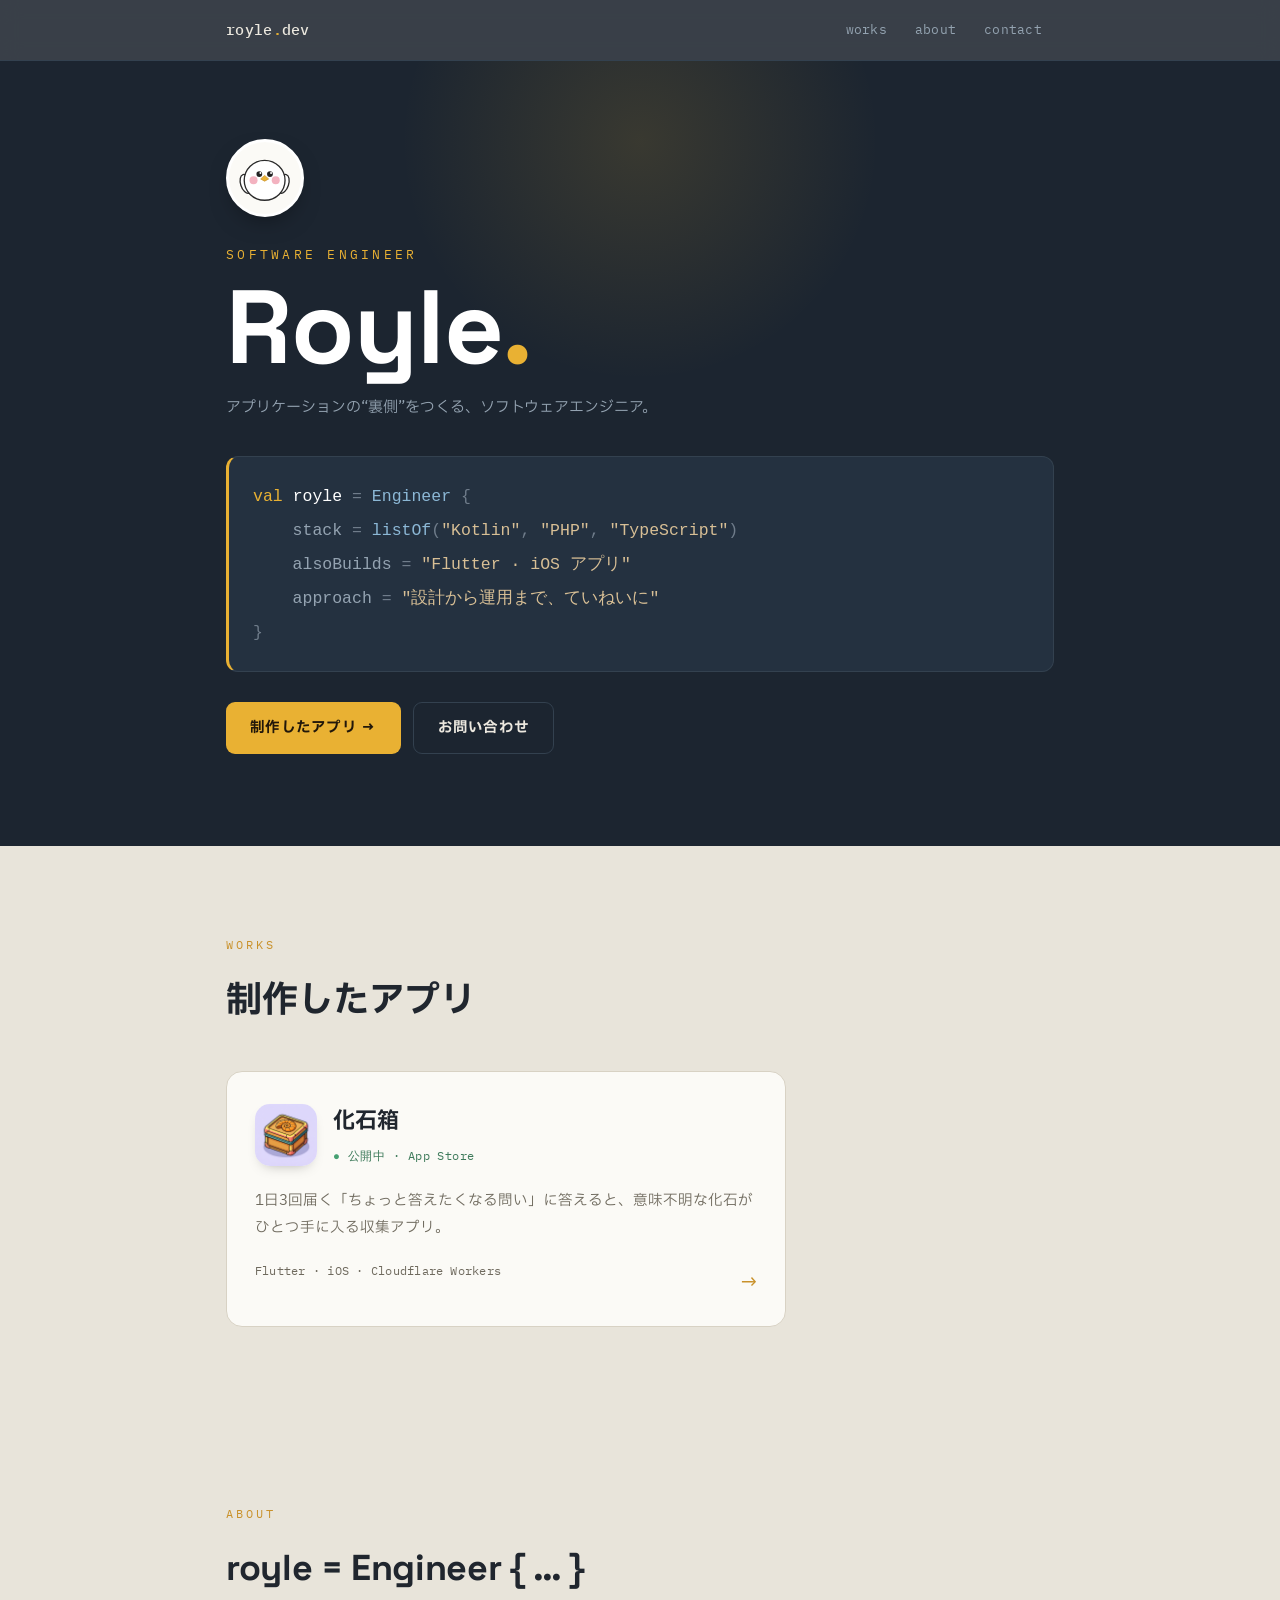
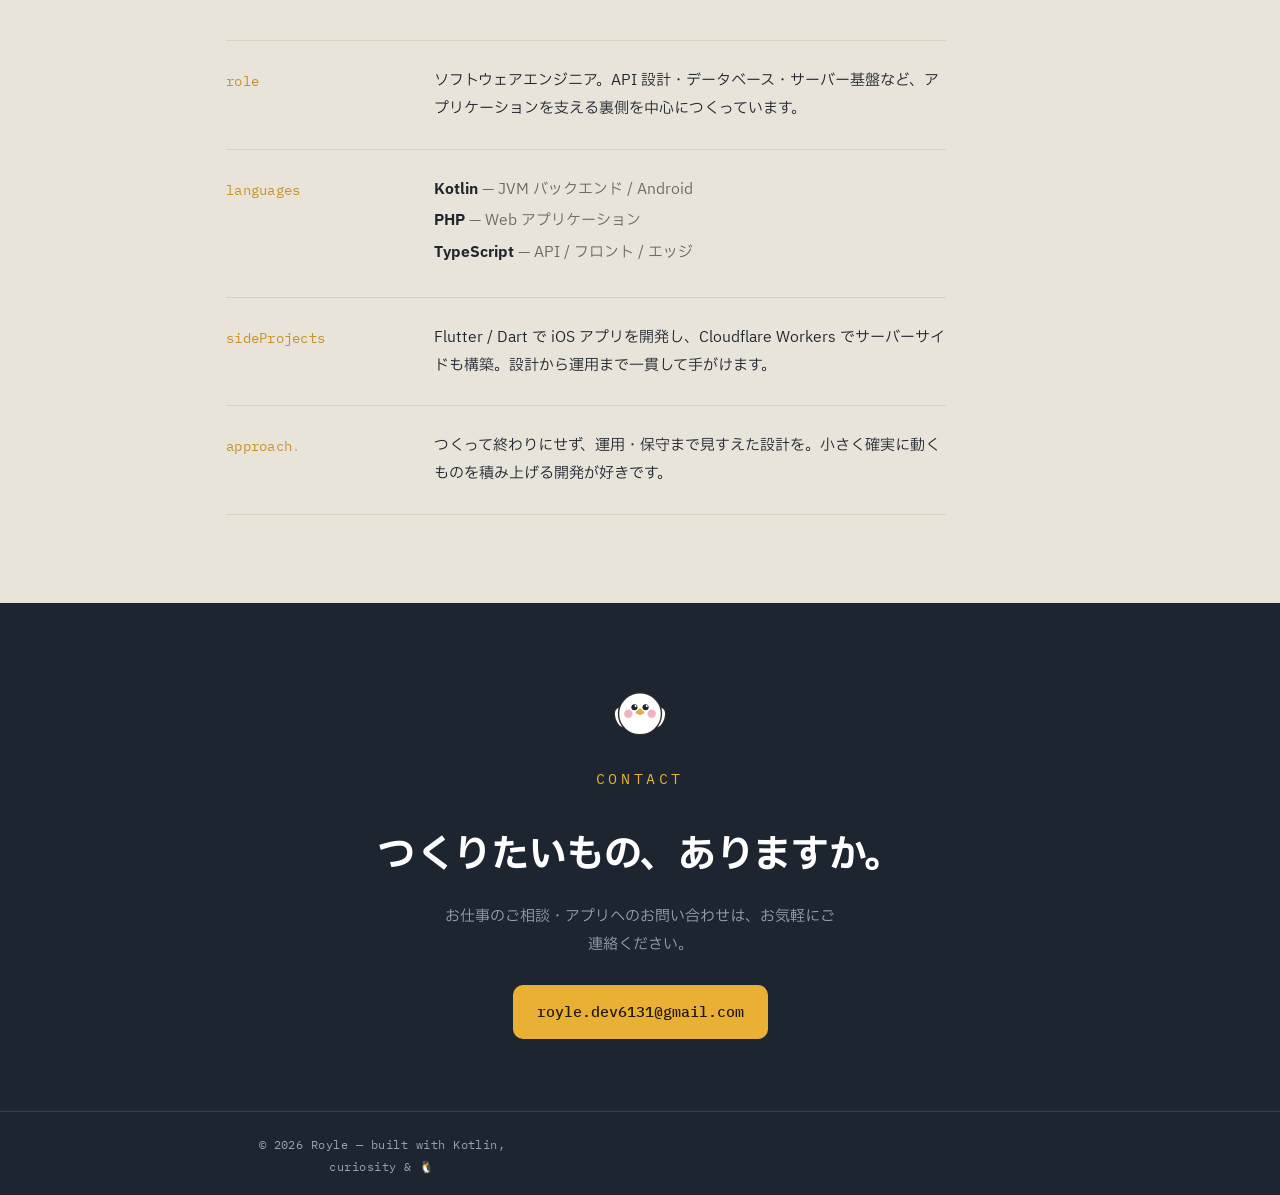
==== commit fa3fcb4f: "Redesign top page around a "typed identity" concept - Hero signature: Royle as a syntax-highlighted " ====
--- a/index.html
+++ b/index.html
@@ -4,154 +4,142 @@
   <meta charset="UTF-8">
   <meta name="viewport" content="width=device-width, initial-scale=1.0">
   <title>Royle — ソフトウェアエンジニア</title>
-  <meta name="description" content="Royle のポートフォリオ。Kotlin / PHP / TypeScript を中心としたソフトウェアエンジニア。制作したアプリを紹介しています。">
-  <link rel="stylesheet" href="./assets/style.css?v=5">
+  <meta name="description" content="Royle のポートフォリオ。Kotlin / PHP / TypeScript を中心に、アプリケーションの基盤づくりを手がけるソフトウェアエンジニア。">
+  <link rel="stylesheet" href="./assets/style.css?v=6">
   <link rel="icon" href="data:image/svg+xml,<svg xmlns='http://www.w3.org/2000/svg' viewBox='0 0 16 16'><text y='14' font-size='14'>🐧</text></svg>">
 
-  <!-- 再利用するペンギンマスコット(SVGシンボル) -->
+  <!-- penguin mascot (reused) -->
   <svg width="0" height="0" style="position:absolute" aria-hidden="true">
     <symbol id="peng" viewBox="0 0 120 120">
-      <ellipse cx="18" cy="74" rx="12" ry="22" fill="#fff" stroke="#3a3a3a" stroke-width="3" transform="rotate(-18 18 74)"/>
-      <ellipse cx="102" cy="74" rx="12" ry="22" fill="#fff" stroke="#3a3a3a" stroke-width="3" transform="rotate(18 102 74)"/>
-      <ellipse cx="60" cy="66" rx="46" ry="45" fill="#fff" stroke="#3a3a3a" stroke-width="3"/>
-      <circle cx="35" cy="66" r="9" fill="#ffb3c1"/>
-      <circle cx="85" cy="66" r="9" fill="#ffb3c1"/>
+      <ellipse cx="18" cy="74" rx="12" ry="22" fill="#fff" stroke="#2b2b2b" stroke-width="3" transform="rotate(-18 18 74)"/>
+      <ellipse cx="102" cy="74" rx="12" ry="22" fill="#fff" stroke="#2b2b2b" stroke-width="3" transform="rotate(18 102 74)"/>
+      <ellipse cx="60" cy="66" rx="46" ry="45" fill="#fff" stroke="#2b2b2b" stroke-width="3"/>
+      <circle cx="35" cy="66" r="9" fill="#f3b2c0"/>
+      <circle cx="85" cy="66" r="9" fill="#f3b2c0"/>
       <circle cx="48" cy="52" r="6.5" fill="#222"/>
       <circle cx="72" cy="52" r="6.5" fill="#222"/>
       <circle cx="50.5" cy="49.5" r="2.2" fill="#fff"/>
       <circle cx="74.5" cy="49.5" r="2.2" fill="#fff"/>
-      <path d="M60 55 l9 8 -9 5 -9 -5 z" fill="#ffcf4d" stroke="#e0a92e" stroke-width="1.6"/>
+      <path d="M60 55 l9 8 -9 5 -9 -5 z" fill="#e9b133" stroke="#c9912a" stroke-width="1.6"/>
     </symbol>
   </svg>
 </head>
 <body>
-  <nav class="topbar">
+  <nav class="nav">
     <div class="wrap">
-      <span class="brand">Royle<span class="dot">.</span></span>
-      <div class="topnav">
-        <a href="#apps">Works</a>
-        <a href="#about">About</a>
-        <a href="#contact">Contact</a>
+      <span class="brand">royle<b>.</b>dev</span>
+      <div class="links">
+        <a href="#works">works</a>
+        <a href="#about">about</a>
+        <a href="#contact">contact</a>
       </div>
     </div>
   </nav>
 
   <header class="hero">
-    <span class="glow g1"></span>
-    <span class="glow g2"></span>
     <div class="wrap">
-      <div class="avatar">
+      <div class="avatar anim d1">
         <img src="./assets/avatar.png" alt="Royle のアイコン"
              onerror="this.style.display='none';this.nextElementSibling.style.display='block';">
         <svg class="penguin" style="display:none"><use href="#peng"/></svg>
       </div>
-      <p class="eyebrow">Software&nbsp;Engineer</p>
-      <h1>Royle<span class="dot">.</span></h1>
-      <p class="role">ソフトウェアエンジニア</p>
+      <p class="eyebrow anim d1">Software Engineer</p>
+      <h1 class="anim d2">Royle<span class="pt">.</span></h1>
+      <p class="role anim d3">アプリケーションの“裏側”をつくる、ソフトウェアエンジニア。</p>
 
-      <p class="lead">
-        コードで、<em>つかう人の毎日</em>を<br>
-        すこし良くする。
-      </p>
-      <p class="summary">
-        <span class="kw">Kotlin</span> / <span class="kw">PHP</span> / <span class="kw">TypeScript</span>
-        を中心に、アプリケーションの基盤づくりを手がけるソフトウェアエンジニア。
-        個人開発では <span class="kw">Flutter</span> で iOS アプリも。
-        <strong>設計から運用まで</strong>、丁寧につくることを大切にしています。
-      </p>
+      <pre class="decl anim d4" aria-label="Royle のプロフィール（Kotlin 風の宣言）"><code><span class="k">val</span> <span class="v">royle</span> <span class="o">=</span> <span class="t">Engineer</span> <span class="o">{</span>
+    <span class="key">stack</span> <span class="o">=</span> <span class="t">listOf</span><span class="o">(</span><span class="s">"Kotlin"</span><span class="o">,</span> <span class="s">"PHP"</span><span class="o">,</span> <span class="s">"TypeScript"</span><span class="o">)</span>
+    <span class="key">alsoBuilds</span> <span class="o">=</span> <span class="s">"Flutter · iOS アプリ"</span>
+    <span class="key">approach</span> <span class="o">=</span> <span class="s">"設計から運用まで、ていねいに"</span>
+<span class="o">}</span></code></pre>
 
-      <div class="stack">
-        <span class="chip"><span class="dot" style="background:#7f52ff"></span>Kotlin</span>
-        <span class="chip"><span class="dot" style="background:#777bb3"></span>PHP</span>
-        <span class="chip"><span class="dot" style="background:#3178c6"></span>TypeScript</span>
-        <span class="chip"><span class="dot" style="background:#02569b"></span>Flutter / Dart</span>
-        <span class="chip"><span class="dot" style="background:#f38020"></span>Cloudflare Workers</span>
-        <span class="chip"><span class="dot" style="background:#5b89ac"></span>SQL / DB 設計</span>
-      </div>
-
-      <div class="cta">
-        <a class="btn btn-primary" href="#apps">制作したアプリを見る</a>
-        <a class="btn btn-soft" href="#contact">お問い合わせ</a>
+      <div class="cta anim d5">
+        <a class="btn btn-fill" href="#works">制作したアプリ →</a>
+        <a class="btn btn-line" href="#contact">お問い合わせ</a>
       </div>
     </div>
   </header>
 
-  <section class="section" id="apps">
+  <section class="sec" id="works">
     <div class="wrap">
-      <div class="section-head">
-        <span class="kicker">Works</span>
-        <h2>制作したアプリ</h2>
-      </div>
-      <div class="apps">
-        <a class="app-card" href="./apps/specimen-box/index.html">
-          <div class="row">
-            <img class="app-icon" src="./apps/specimen-box/assets/icon.png" alt="化石箱 アプリアイコン" loading="lazy">
-            <div>
-              <h3>化石箱</h3>
-              <span class="chip-live">● 公開中</span>
-            </div>
+      <p class="sec-label" data-reveal>works</p>
+      <h2 class="sec-title" data-reveal>制作したアプリ</h2>
+      <a class="work" href="./apps/specimen-box/index.html" data-reveal>
+        <div class="top">
+          <img class="icon" src="./apps/specimen-box/assets/icon.png" alt="化石箱 アプリアイコン" loading="lazy">
+          <div>
+            <h3>化石箱</h3>
+            <span class="state"><span class="blip">●</span> 公開中 · App Store</span>
           </div>
-          <p>1日3回届く「ちょっと答えたくなる問い」に答えると、意味不明な化石がひとつ手に入る収集アプリ。</p>
-          <div class="app-meta">
-            <span class="tag">Flutter</span>
-            <span class="tag">iOS</span>
-            <span class="tag">Cloudflare Workers</span>
-          </div>
-          <span class="go">→</span>
-        </a>
-      </div>
+        </div>
+        <p>1日3回届く「ちょっと答えたくなる問い」に答えると、意味不明な化石がひとつ手に入る収集アプリ。</p>
+        <p class="meta">Flutter · iOS · Cloudflare Workers</p>
+        <span class="arrow">→</span>
+      </a>
     </div>
   </section>
 
-  <section class="section warm" id="about">
+  <section class="sec" id="about">
     <div class="wrap">
-      <div class="section-head">
-        <span class="kicker">About</span>
-        <h2>自己紹介</h2>
-      </div>
-      <div class="about-grid">
-        <div class="fact">
-          <h3><span class="n">01</span>仕事</h3>
-          <p>ソフトウェアエンジニア。API 設計やデータベース、サーバー基盤など、アプリケーションを支える裏側を中心につくっています。</p>
+      <p class="sec-label" data-reveal>about</p>
+      <h2 class="sec-title" data-reveal>royle = Engineer { … }</h2>
+      <div class="fields">
+        <div class="field" data-reveal>
+          <div class="fkey">role</div>
+          <p class="fval">ソフトウェアエンジニア。API 設計・データベース・サーバー基盤など、アプリケーションを支える裏側を中心につくっています。</p>
         </div>
-        <div class="fact">
-          <h3><span class="n">02</span>使用言語</h3>
-          <ul>
-            <li><b>Kotlin</b> — JVM バックエンド / Android</li>
-            <li><b>PHP</b> — Web アプリケーション</li>
-            <li><b>TypeScript</b> — API / フロント / エッジ</li>
-          </ul>
+        <div class="field" data-reveal>
+          <div class="fkey">languages</div>
+          <div class="fval">
+            <ul>
+              <li><b>Kotlin</b> <span class="sub">— JVM バックエンド / Android</span></li>
+              <li><b>PHP</b> <span class="sub">— Web アプリケーション</span></li>
+              <li><b>TypeScript</b> <span class="sub">— API / フロント / エッジ</span></li>
+            </ul>
+          </div>
         </div>
-        <div class="fact">
-          <h3><span class="n">03</span>個人開発</h3>
-          <p>Flutter / Dart で iOS アプリを開発し、Cloudflare Workers でサーバーサイドも構築。設計から運用まで一貫して手がけます。</p>
+        <div class="field" data-reveal>
+          <div class="fkey">sideProjects</div>
+          <p class="fval">Flutter / Dart で iOS アプリを開発し、Cloudflare Workers でサーバーサイドも構築。設計から運用まで一貫して手がけます。</p>
         </div>
-        <div class="fact">
-          <h3><span class="n">04</span>大切にしていること</h3>
-          <p>つくって終わりにせず、運用・保守まで見すえた設計を心がけています。小さく確実に動くものを積み上げる開発が好きです。</p>
+        <div class="field" data-reveal>
+          <div class="fkey">approach<span class="dot">.</span></div>
+          <p class="fval">つくって終わりにせず、運用・保守まで見すえた設計を。小さく確実に動くものを積み上げる開発が好きです。</p>
         </div>
       </div>
     </div>
   </section>
 
-  <section class="section" id="contact">
+  <section class="close" id="contact">
     <div class="wrap">
-      <div class="section-head">
-        <span class="kicker">Contact</span>
-        <h2>お問い合わせ</h2>
+      <div class="inner">
+        <svg class="penguin" data-reveal><use href="#peng"/></svg>
+        <p class="sec-label" data-reveal>contact</p>
+        <h2 data-reveal>つくりたいもの、ありますか。</h2>
+        <p data-reveal>お仕事のご相談・アプリへのお問い合わせは、お気軽にご連絡ください。</p>
+        <a class="mail" href="mailto:royle.dev6131@gmail.com" data-reveal>royle.dev6131@gmail.com</a>
       </div>
-      <div class="contact-card">
-        <svg class="penguin"><use href="#peng"/></svg>
-        <p>お仕事のご相談・アプリへのお問い合わせは、お気軽にご連絡ください。</p>
-        <a class="mail" href="mailto:royle.dev6131@gmail.com">royle.dev6131@gmail.com</a>
-      </div>
+    </div>
+    <div class="foot">
+      <div class="wrap"><p>© 2026 Royle — built with Kotlin, curiosity &amp; 🐧</p></div>
     </div>
   </section>
 
-  <footer class="site-footer">
-    <div class="wrap">
-      <p>© 2026 Royle</p>
-    </div>
-  </footer>
+  <script>
+    (function () {
+      var reduce = window.matchMedia('(prefers-reduced-motion: reduce)').matches;
+      var els = document.querySelectorAll('[data-reveal]');
+      if (reduce || !('IntersectionObserver' in window)) {
+        els.forEach(function (el) { el.classList.add('in'); });
+        return;
+      }
+      var io = new IntersectionObserver(function (entries) {
+        entries.forEach(function (e) {
+          if (e.isIntersecting) { e.target.classList.add('in'); io.unobserve(e.target); }
+        });
+      }, { threshold: 0.14 });
+      els.forEach(function (el) { io.observe(el); });
+    })();
+  </script>
 </body>
 </html>
--- a/assets/style.css
+++ b/assets/style.css
@@ -1,249 +1,230 @@
-@import url('https://fonts.googleapis.com/css2?family=Zen+Kaku+Gothic+New:wght@400;500;700;900&display=swap');
+@import url('https://fonts.googleapis.com/css2?family=Space+Grotesk:wght@500;700&family=IBM+Plex+Mono:ital,wght@0,400;0,500;1,400&family=IBM+Plex+Sans+JP:wght@400;500;700&display=swap');
 
 :root {
-  --bg: #faf8f3;
-  --bg-warm: #f5efe4;
-  --surface: #ffffff;
-  --accent: #5b89ac;
-  --accent-deep: #3f6b8e;
-  --accent-soft: #eaf1f6;
-  --warm-card: #f6f1e8;
-  --pink: #e0b2b7;
-  --ink: #2e2a24;
-  --sub: #5c5446;
-  --muted: #8a8174;
-  --line: #ebe4d6;
-  --radius: 16px;
-  --font: "Zen Kaku Gothic New", -apple-system, BlinkMacSystemFont,
-    "Hiragino Sans", "Noto Sans JP", Meiryo, sans-serif;
+  --ink: #1c2530;        /* deep slate (knit, darkened) */
+  --ink-2: #243140;
+  --paper: #e8e4da;      /* warm greige ground */
+  --card: #fbfaf6;
+  --marigold: #e9b133;   /* beak — the one accent */
+  --marigold-deep: #c9912a;
+  --sky: #8cb8d6;        /* knit light */
+  --sand: #d8bf95;       /* code strings */
+  --blush: #e3a6af;      /* cheeks — micro accent */
+  --slate-link: #2d4d68;
+  --text: #20262e;
+  --muted: #6f6a5e;
+  --on-dark: #ece8df;
+  --on-dark-mute: #94a3b1;
+  --line: #d8d2c4;
+  --line-dark: #33414f;
+
+  --display: "Space Grotesk", "IBM Plex Sans JP", system-ui, sans-serif;
+  --mono: "IBM Plex Mono", ui-monospace, "SFMono-Regular", Menlo, monospace;
+  --body: "IBM Plex Sans JP", "Space Grotesk", system-ui, sans-serif;
 }
 
 * { box-sizing: border-box; }
 html { -webkit-text-size-adjust: 100%; scroll-behavior: smooth; }
 body {
   margin: 0;
-  font-family: var(--font);
-  color: var(--ink);
-  background: var(--bg);
-  line-height: 1.95;
+  font-family: var(--body);
+  color: var(--text);
+  background: var(--paper);
+  line-height: 1.85;
   font-size: 16px;
   font-weight: 400;
   -webkit-font-smoothing: antialiased;
   overflow-x: hidden;
 }
 img { display: block; max-width: 100%; }
-a { color: var(--accent-deep); text-decoration: none; }
-
-.wrap { width: 100%; max-width: 920px; margin: 0 auto; padding: 0 24px; }
-
-/* ---------- top nav ---------- */
-.topbar {
-  position: sticky; top: 0; z-index: 30;
-  background: rgba(250, 248, 243, 0.85);
+a { color: var(--slate-link); text-decoration: none; }
+:focus-visible { outline: 2px solid var(--marigold); outline-offset: 3px; border-radius: 2px; }
+
+.wrap { width: 100%; max-width: 880px; margin: 0 auto; padding: 0 26px; }
+.mono { font-family: var(--mono); }
+
+/* ============ top nav ============ */
+.nav {
+  position: sticky; top: 0; z-index: 40;
+  background: rgba(28, 37, 48, 0.86);
   backdrop-filter: blur(10px);
-  border-bottom: 1px solid var(--line);
-}
-.topbar .wrap {
-  display: flex; align-items: center; justify-content: space-between;
-  height: 64px;
-}
-.brand { font-weight: 700; font-size: 18px; letter-spacing: .04em; color: var(--ink); }
-.brand .dot { color: var(--accent); }
-.topnav { display: flex; gap: 6px; }
-.topnav a {
-  color: var(--sub); font-size: 13.5px; font-weight: 500;
-  letter-spacing: .03em;
-  padding: 8px 14px; border-radius: 8px; transition: background .18s, color .18s;
-}
-.topnav a:hover { background: var(--accent-soft); color: var(--accent-deep); }
-
-/* ---------- hero ---------- */
+  border-bottom: 1px solid var(--line-dark);
+}
+.nav .wrap { display: flex; align-items: center; justify-content: space-between; height: 60px; }
+.nav .brand {
+  font-family: var(--mono); font-weight: 500; font-size: 15px; letter-spacing: .02em;
+  color: var(--on-dark);
+}
+.nav .brand b { color: var(--marigold); font-weight: 500; }
+.nav .links { display: flex; gap: 4px; }
+.nav .links a {
+  font-family: var(--mono); font-size: 13px; letter-spacing: .02em;
+  color: var(--on-dark-mute); padding: 7px 12px; border-radius: 7px;
+  transition: color .18s, background .18s;
+}
+.nav .links a:hover { color: var(--on-dark); background: rgba(255,255,255,.06); }
+
+/* ============ hero (dark) ============ */
 .hero {
-  position: relative;
-  background: linear-gradient(180deg, #eef4f8 0%, #f4f1ea 55%, var(--bg) 100%);
-  text-align: center;
-  padding: 84px 0 88px;
-  overflow: hidden;
-}
-.glow { position: absolute; border-radius: 50%; pointer-events: none; filter: blur(60px); }
-.glow.g1 { width: 360px; height: 360px; background: rgba(91,137,172,.18); top: -120px; left: -60px; }
-.glow.g2 { width: 300px; height: 300px; background: rgba(224,178,183,.16); top: -40px; right: -40px; }
-.hero > .wrap { position: relative; z-index: 1; }
-
-.avatar {
-  width: 132px; height: 132px;
-  margin: 0 auto 24px;
-  border-radius: 50%;
-  background: #fff;
-  border: 4px solid #fff;
-  box-shadow: 0 14px 32px -16px rgba(63,107,142,.5);
-  display: grid; place-items: center;
-  overflow: hidden;
-}
-.avatar img { width: 100%; height: 100%; object-fit: cover; }
-.avatar .penguin { width: 74%; height: 74%; }
+  position: relative; overflow: hidden;
+  background: var(--ink);
+  color: var(--on-dark);
+  padding: 78px 0 92px;
+}
+.hero::before { /* subtle marigold glow, single source */
+  content: ""; position: absolute; width: 520px; height: 520px; border-radius: 50%;
+  background: radial-gradient(circle, rgba(233,177,51,.14), transparent 65%);
+  top: -180px; left: 50%; transform: translateX(-50%); pointer-events: none;
+}
+.hero .wrap { position: relative; z-index: 1; }
+
+.hero .avatar {
+  width: 78px; height: 78px; border-radius: 50%;
+  background: var(--card); border: 3px solid #fff;
+  box-shadow: 0 10px 26px -12px rgba(0,0,0,.6);
+  display: grid; place-items: center; overflow: hidden; margin: 0 0 26px;
+}
+.hero .avatar img { width: 100%; height: 100%; object-fit: cover; }
+.hero .avatar .penguin { width: 74%; height: 74%; }
 
 .hero .eyebrow {
-  font-size: 12.5px; letter-spacing: .22em; text-transform: uppercase;
-  color: var(--accent); font-weight: 700; margin: 0 0 12px;
+  font-family: var(--mono); font-size: 12.5px; letter-spacing: .26em;
+  text-transform: uppercase; color: var(--marigold); margin: 0 0 14px;
 }
 .hero h1 {
-  font-size: clamp(44px, 9vw, 72px);
-  margin: 0; font-weight: 900; letter-spacing: .04em;
-  color: var(--ink); line-height: 1.05;
-}
-.hero h1 .dot { color: var(--accent); }
-.role {
-  font-size: clamp(13px, 2.6vw, 15px); font-weight: 700;
-  color: var(--muted); margin: 12px 0 0; letter-spacing: .14em;
-}
-.role::before, .role::after { content: "—"; color: var(--line); margin: 0 12px; font-weight: 400; }
-
-/* designed lead statement */
-.hero .lead {
-  font-size: clamp(23px, 5vw, 34px);
-  font-weight: 700; line-height: 1.5; letter-spacing: .02em;
-  color: var(--ink); margin: 34px auto 0; max-width: 18em;
-}
-.hero .lead em {
-  font-style: normal; position: relative; white-space: nowrap;
-  padding: 0 .06em;
-}
-.hero .lead em::after {
-  content: ""; position: absolute; left: 0; right: 0; bottom: .08em;
-  height: .42em; background: rgba(91,137,172,.24);
-  border-radius: 3px; z-index: -1;
-}
-.hero .summary {
-  max-width: 32em; margin: 24px auto 0;
-  color: var(--sub); font-size: 15.5px;
-}
-.hero .summary .kw { font-weight: 700; color: var(--accent-deep); letter-spacing: .02em; }
-.hero .summary strong { font-weight: 700; color: var(--ink); }
-
-.stack { display: flex; flex-wrap: wrap; gap: 9px; justify-content: center; margin-top: 30px; }
-.chip {
-  font-weight: 500; font-size: 13px; letter-spacing: .02em;
-  background: var(--surface); color: var(--ink);
-  border: 1px solid var(--line);
-  border-radius: 999px; padding: 7px 15px;
-  transition: transform .16s, border-color .16s;
-}
-.chip:hover { transform: translateY(-2px); border-color: var(--accent); }
-.chip .dot { display: inline-block; width: 8px; height: 8px; border-radius: 50%; margin-right: 8px; vertical-align: 0; }
-
-.cta { display: flex; gap: 12px; justify-content: center; flex-wrap: wrap; margin-top: 34px; }
+  font-family: var(--display); font-weight: 700;
+  font-size: clamp(52px, 12vw, 104px); line-height: .92; letter-spacing: -.01em;
+  margin: 0; color: #fff;
+}
+.hero h1 .pt { color: var(--marigold); }
+.hero .role {
+  margin: 18px 0 0; color: var(--on-dark-mute);
+  font-size: 15px; max-width: 30em;
+}
+
+/* the signature: a typed declaration */
+.decl {
+  margin: 34px 0 0;
+  font-family: var(--mono); font-size: clamp(13px, 3.3vw, 16.5px);
+  line-height: 2; tab-size: 4;
+  background: var(--ink-2);
+  border: 1px solid var(--line-dark);
+  border-left: 3px solid var(--marigold);
+  border-radius: 12px;
+  padding: 22px 24px; overflow-x: auto;
+  color: var(--on-dark);
+}
+.decl .k  { color: var(--marigold); }                 /* keyword: val */
+.decl .v  { color: #fff; }                            /* identifier: royle */
+.decl .t  { color: var(--sky); }                      /* type / fn */
+.decl .key{ color: var(--on-dark-mute); }             /* property keys */
+.decl .s  { color: var(--sand); }                     /* strings */
+.decl .o  { color: #6f7c8a; }                         /* punctuation */
+.decl .c  { color: #5d6b79; font-style: italic; }     /* comment */
+
+.hero .cta { display: flex; gap: 12px; flex-wrap: wrap; margin-top: 30px; }
 .btn {
-  font-weight: 700; font-size: 15px; letter-spacing: .03em;
-  padding: 13px 28px; border-radius: 10px;
-  transition: transform .16s, box-shadow .16s, background .16s;
-  display: inline-block;
+  font-family: var(--body); font-weight: 700; font-size: 14.5px; letter-spacing: .02em;
+  padding: 12px 24px; border-radius: 9px; display: inline-flex; align-items: center; gap: 8px;
+  transition: transform .16s, background .16s, border-color .16s;
 }
 .btn:hover { transform: translateY(-2px); }
-.btn-primary {
-  background: var(--accent); color: #fff;
-  box-shadow: 0 10px 22px -12px rgba(63,107,142,.85);
-}
-.btn-primary:hover { background: var(--accent-deep); }
-.btn-soft {
-  background: var(--surface); color: var(--accent-deep);
-  border: 1px solid var(--line);
-}
-
-/* ---------- sections ---------- */
-.section { padding: 80px 0; }
-.section.warm { background: var(--bg-warm); border-top: 1px solid var(--line); border-bottom: 1px solid var(--line); }
-.section-head { text-align: center; margin-bottom: 46px; }
-.section-head .kicker {
-  display: inline-block; font-weight: 700; font-size: 11px; letter-spacing: .32em;
-  color: var(--accent); margin-bottom: 10px; text-transform: uppercase;
-  padding-left: .32em;
-}
-.section-head h2 {
-  font-size: clamp(24px, 4.6vw, 31px); margin: 0; font-weight: 900; letter-spacing: .05em;
-  position: relative; display: inline-block; padding-bottom: 16px;
-}
-.section-head h2::after {
-  content: ""; position: absolute; left: 50%; bottom: 0; transform: translateX(-50%);
-  width: 34px; height: 3px; border-radius: 3px; background: var(--accent);
-}
-
-/* ---------- apps ---------- */
-.apps {
-  display: grid;
-  grid-template-columns: repeat(auto-fill, minmax(290px, 1fr));
-  gap: 20px;
-  max-width: 680px; margin: 0 auto;
-}
-.app-card {
-  position: relative; display: block;
-  background: var(--surface);
-  border: 1px solid var(--line);
-  border-radius: var(--radius);
-  padding: 26px;
-  color: inherit;
-  box-shadow: 0 14px 30px -22px rgba(80,70,55,.5);
+.btn-fill { background: var(--marigold); color: #21170a; }
+.btn-fill:hover { background: #f2bd45; }
+.btn-line { color: var(--on-dark); border: 1px solid var(--line-dark); }
+.btn-line:hover { border-color: var(--on-dark-mute); }
+
+/* ============ sections (paper) ============ */
+.sec { padding: 88px 0; }
+.sec-label {
+  font-family: var(--mono); font-size: 12px; letter-spacing: .24em; text-transform: uppercase;
+  color: var(--marigold-deep); margin: 0 0 10px;
+}
+.sec-title {
+  font-family: var(--display); font-weight: 700; font-size: clamp(26px, 5vw, 36px);
+  letter-spacing: -.01em; margin: 0 0 38px; color: var(--text);
+}
+
+/* works */
+.work {
+  display: block; background: var(--card);
+  border: 1px solid var(--line); border-radius: 16px;
+  padding: 28px; color: inherit; position: relative; max-width: 560px;
   transition: transform .2s, box-shadow .2s, border-color .2s;
 }
-.app-card:hover { transform: translateY(-4px); border-color: #d8e2ea; box-shadow: 0 22px 40px -24px rgba(63,107,142,.45); }
-.app-card .row { display: flex; align-items: center; gap: 16px; }
-.app-card .app-icon { width: 60px; height: 60px; border-radius: 15px; flex: 0 0 auto; box-shadow: 0 6px 14px -8px rgba(0,0,0,.35); }
-.app-card h3 { margin: 0; font-size: 20px; font-weight: 700; letter-spacing: .03em; }
-.app-card .chip-live {
-  font-size: 11.5px; font-weight: 700; color: #3d7a5a;
-  background: #e9f3ec; padding: 2px 10px; border-radius: 999px;
-  display: inline-block; margin-top: 5px;
-}
-.app-card p { margin: 18px 0 16px; color: var(--sub); font-size: 14.5px; }
-.app-meta { display: flex; gap: 8px; flex-wrap: wrap; }
-.tag { font-size: 11.5px; font-weight: 500; color: var(--muted); background: #f3eee4; border: 1px solid var(--line); border-radius: 999px; padding: 2px 11px; }
-.app-card .go { position: absolute; right: 24px; bottom: 24px; color: var(--accent); font-weight: 700; font-size: 18px; transition: transform .2s; }
-.app-card:hover .go { transform: translateX(4px); }
-
-/* ---------- about ---------- */
-.about-grid { display: grid; grid-template-columns: 1fr 1fr; gap: 16px; max-width: 720px; margin: 0 auto; }
-.fact {
-  background: var(--surface);
-  border: 1px solid var(--line);
-  border-radius: var(--radius); padding: 24px 26px;
-}
-.fact h3 {
-  margin: 0 0 12px; font-size: 16px; font-weight: 700; letter-spacing: .03em; color: var(--ink);
-  display: flex; align-items: baseline; gap: 10px;
-  padding-bottom: 12px; border-bottom: 1px solid var(--line);
-}
-.fact h3 .n {
-  font-size: 13px; font-weight: 900; letter-spacing: .04em;
-  color: var(--accent); font-feature-settings: "tnum";
-}
-.fact b { color: var(--ink); font-weight: 700; }
-.fact p, .fact ul { margin: 0; color: var(--sub); font-size: 14.5px; }
-.fact ul { padding-left: 1.2em; }
-.fact li { margin-bottom: 3px; }
-
-/* ---------- contact ---------- */
-.contact-card {
-  max-width: 540px; margin: 0 auto; text-align: center;
-  background: var(--surface); border: 1px solid var(--line); border-radius: var(--radius);
-  padding: 44px 30px; box-shadow: 0 14px 32px -24px rgba(63,107,142,.5);
-}
-.contact-card .penguin { width: 56px; height: 56px; margin: 0 auto 14px; opacity: .96; }
-.contact-card p { margin: 0 auto 22px; color: var(--sub); max-width: 24em; font-size: 15px; }
-.contact-card .mail {
-  display: inline-block; font-weight: 700; font-size: 16px; letter-spacing: .02em;
-  background: var(--accent); color: #fff;
-  padding: 12px 26px; border-radius: 10px;
-  box-shadow: 0 10px 22px -12px rgba(63,107,142,.85);
-}
-.contact-card .mail:hover { background: var(--accent-deep); transform: translateY(-2px); }
-
-/* ---------- footer ---------- */
-.site-footer { background: var(--accent-deep); color: rgba(255,255,255,.85); text-align: center; padding: 30px 0; }
-.site-footer p { margin: 0; font-size: 13px; letter-spacing: .04em; }
-.site-footer a { color: #fff; }
-
-@media (max-width: 640px) {
-  .about-grid { grid-template-columns: 1fr; }
-  .section { padding: 60px 0; }
-  .role::before, .role::after { display: none; }
-}
+.work:hover { transform: translateY(-4px); border-color: #cdc6b6; box-shadow: 0 24px 44px -28px rgba(40,34,22,.5); }
+.work .top { display: flex; align-items: center; gap: 16px; }
+.work .icon { width: 62px; height: 62px; border-radius: 15px; flex: 0 0 auto; box-shadow: 0 6px 14px -8px rgba(0,0,0,.35); }
+.work h3 { font-family: var(--display); font-weight: 700; font-size: 22px; margin: 0; letter-spacing: -.01em; }
+.work .state { font-family: var(--mono); font-size: 11.5px; color: #3d7a5a; letter-spacing: .04em; margin-top: 3px; display: inline-block; }
+.work .state .blip { color: #46a072; }
+.work p { margin: 18px 0 16px; color: var(--muted); font-size: 14.5px; }
+.work .meta { font-family: var(--mono); font-size: 12px; color: var(--muted); letter-spacing: .02em; }
+.work .arrow { position: absolute; right: 26px; bottom: 24px; color: var(--marigold-deep); font-size: 20px; transition: transform .2s; }
+.work:hover .arrow { transform: translateX(5px); }
+
+/* about — expanded fields of the object */
+.fields { display: grid; gap: 0; max-width: 720px; }
+.field {
+  display: grid; grid-template-columns: 180px 1fr; gap: 28px;
+  padding: 26px 0; border-top: 1px solid var(--line);
+}
+.field:last-child { border-bottom: 1px solid var(--line); }
+.field .fkey {
+  font-family: var(--mono); font-size: 13.5px; color: var(--marigold-deep);
+  letter-spacing: .02em; padding-top: 2px;
+}
+.field .fkey .dot { color: var(--blush); }
+.field .fval { margin: 0; color: var(--text); font-size: 15px; }
+.field .fval .lang { font-weight: 700; }
+.field .fval .sub { color: var(--muted); }
+.field .fval ul { margin: 0; padding: 0; list-style: none; }
+.field .fval li { margin-bottom: 4px; }
+.field .fval li b { font-weight: 700; }
+
+/* ============ contact + footer (dark, bookend) ============ */
+.close { background: var(--ink); color: var(--on-dark); padding: 80px 0 0; }
+.close .inner { text-align: center; }
+.close .penguin { width: 56px; height: 56px; margin: 0 auto 16px; }
+.close .sec-label { color: var(--marigold); }
+.close h2 {
+  font-family: var(--display); font-weight: 700; font-size: clamp(26px, 5vw, 38px);
+  margin: 0 0 14px; color: #fff; letter-spacing: -.01em;
+}
+.close p { color: var(--on-dark-mute); margin: 0 auto 26px; max-width: 26em; font-size: 15px; }
+.close .mail {
+  font-family: var(--mono); font-size: 15px; font-weight: 500;
+  display: inline-flex; align-items: center; gap: 10px;
+  color: #21170a; background: var(--marigold); padding: 13px 24px; border-radius: 10px;
+  transition: transform .16s, background .16s;
+}
+.close .mail:hover { transform: translateY(-2px); background: #f2bd45; }
+.foot {
+  margin-top: 72px; border-top: 1px solid var(--line-dark);
+  padding: 22px 0; text-align: center;
+}
+.foot p { margin: 0; font-family: var(--mono); font-size: 12px; color: var(--on-dark-mute); letter-spacing: .04em; }
+
+/* ============ reveal motion ============ */
+[data-reveal] { opacity: 0; transform: translateY(14px); transition: opacity .6s ease, transform .6s ease; }
+[data-reveal].in { opacity: 1; transform: none; }
+
+@media (prefers-reduced-motion: no-preference) {
+  .hero .anim { opacity: 0; transform: translateY(12px); animation: rise .6s ease forwards; }
+  .hero .anim.d1 { animation-delay: .05s; }
+  .hero .anim.d2 { animation-delay: .15s; }
+  .hero .anim.d3 { animation-delay: .25s; }
+  .hero .anim.d4 { animation-delay: .38s; }
+  .hero .anim.d5 { animation-delay: .5s; }
+  @keyframes rise { to { opacity: 1; transform: none; } }
+}
+@media (prefers-reduced-motion: reduce) {
+  [data-reveal] { opacity: 1; transform: none; transition: none; }
+  html { scroll-behavior: auto; }
+}
+
+@media (max-width: 620px) {
+  .sec { padding: 64px 0; }
+  .field { grid-template-columns: 1fr; gap: 8px; padding: 22px 0; }
+  .field .fkey { padding-top: 0; }
+}
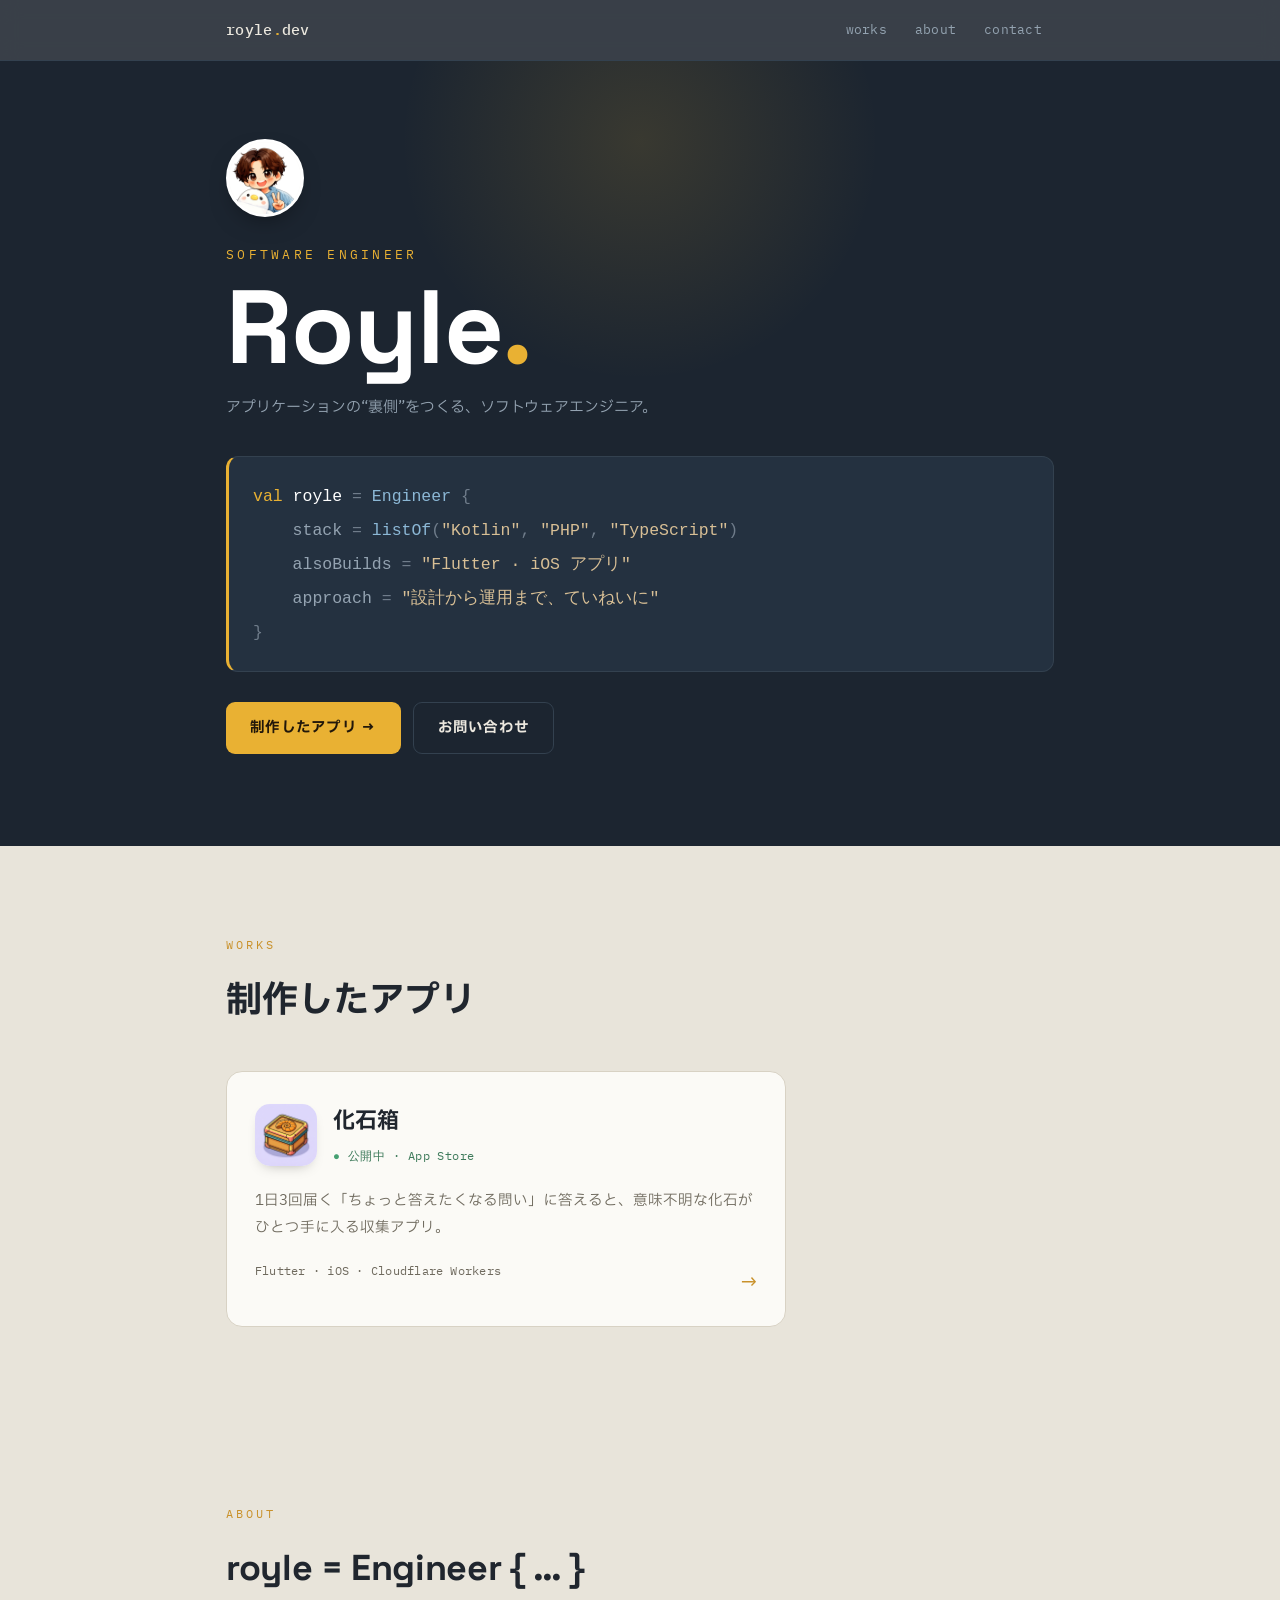
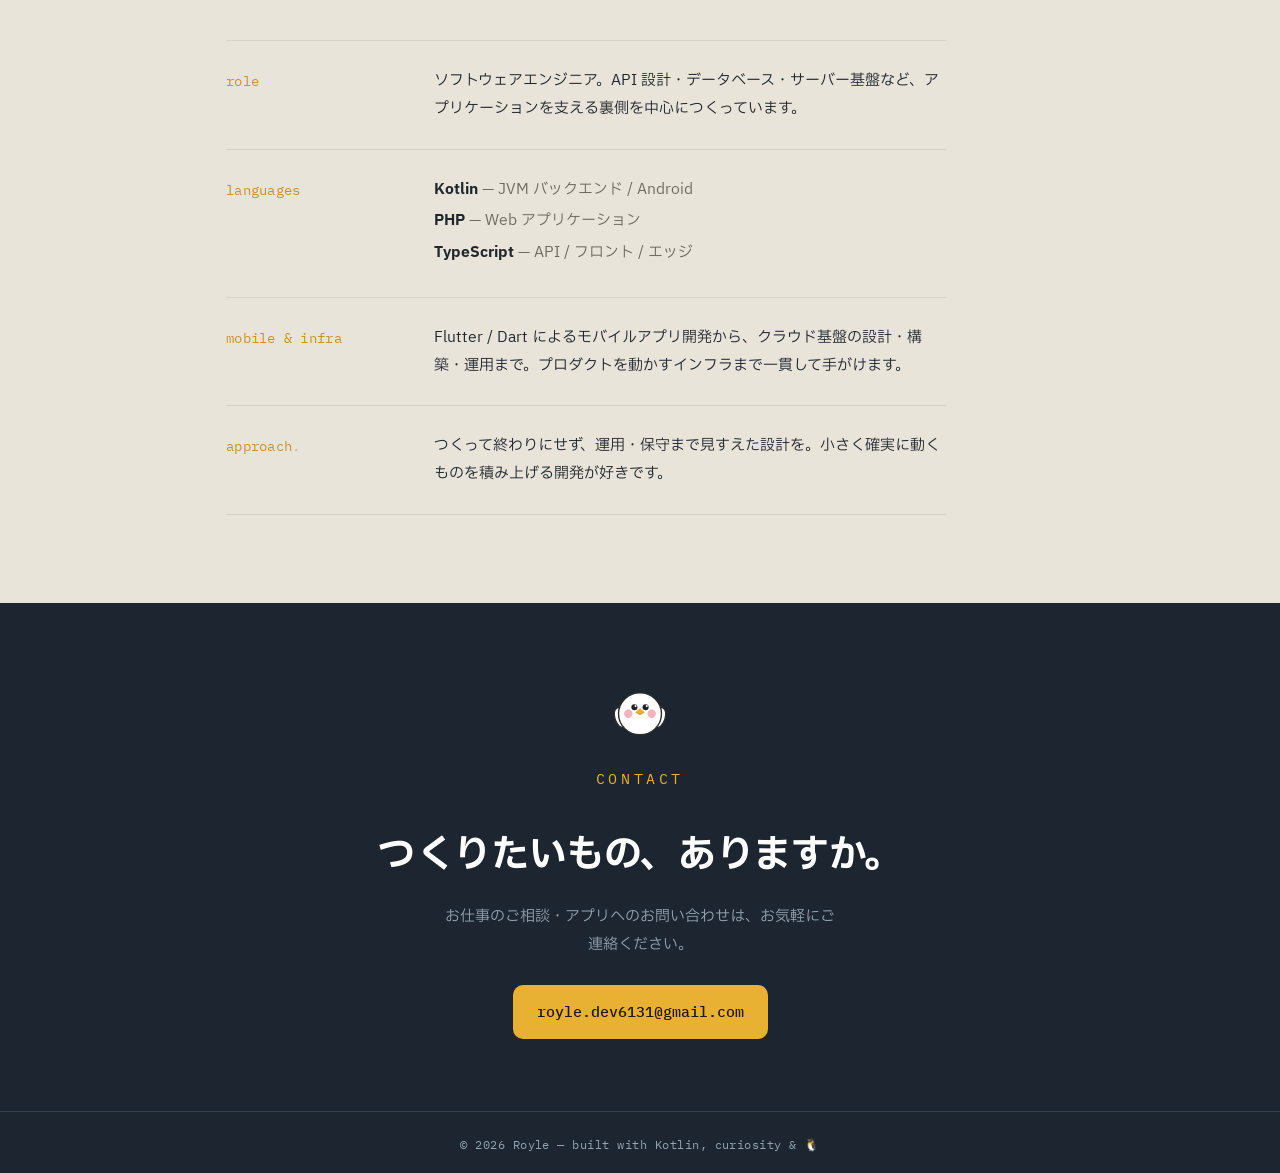
==== commit b9844f04: "Use real profile avatar; center footer; reframe about field - Add assets/avatar.png (from logo-has-b" ====
--- a/index.html
+++ b/index.html
@@ -5,7 +5,7 @@
   <meta name="viewport" content="width=device-width, initial-scale=1.0">
   <title>Royle — ソフトウェアエンジニア</title>
   <meta name="description" content="Royle のポートフォリオ。Kotlin / PHP / TypeScript を中心に、アプリケーションの基盤づくりを手がけるソフトウェアエンジニア。">
-  <link rel="stylesheet" href="./assets/style.css?v=6">
+  <link rel="stylesheet" href="./assets/style.css?v=7">
   <link rel="icon" href="data:image/svg+xml,<svg xmlns='http://www.w3.org/2000/svg' viewBox='0 0 16 16'><text y='14' font-size='14'>🐧</text></svg>">
 
   <!-- penguin mascot (reused) -->
@@ -39,7 +39,7 @@
   <header class="hero">
     <div class="wrap">
       <div class="avatar anim d1">
-        <img src="./assets/avatar.png" alt="Royle のアイコン"
+        <img src="./assets/avatar.png?v=1" alt="Royle のアイコン"
              onerror="this.style.display='none';this.nextElementSibling.style.display='block';">
         <svg class="penguin" style="display:none"><use href="#peng"/></svg>
       </div>
@@ -99,8 +99,8 @@
           </div>
         </div>
         <div class="field" data-reveal>
-          <div class="fkey">sideProjects</div>
-          <p class="fval">Flutter / Dart で iOS アプリを開発し、Cloudflare Workers でサーバーサイドも構築。設計から運用まで一貫して手がけます。</p>
+          <div class="fkey">mobile &amp; infra</div>
+          <p class="fval">Flutter / Dart によるモバイルアプリ開発から、クラウド基盤の設計・構築・運用まで。プロダクトを動かすインフラまで一貫して手がけます。</p>
         </div>
         <div class="field" data-reveal>
           <div class="fkey">approach<span class="dot">.</span></div>
--- a/assets/style.css
+++ b/assets/style.css
@@ -203,7 +203,7 @@
   margin-top: 72px; border-top: 1px solid var(--line-dark);
   padding: 22px 0; text-align: center;
 }
-.foot p { margin: 0; font-family: var(--mono); font-size: 12px; color: var(--on-dark-mute); letter-spacing: .04em; }
+.foot p { margin: 0 auto; max-width: none; font-family: var(--mono); font-size: 12px; color: var(--on-dark-mute); letter-spacing: .04em; }
 
 /* ============ reveal motion ============ */
 [data-reveal] { opacity: 0; transform: translateY(14px); transition: opacity .6s ease, transform .6s ease; }
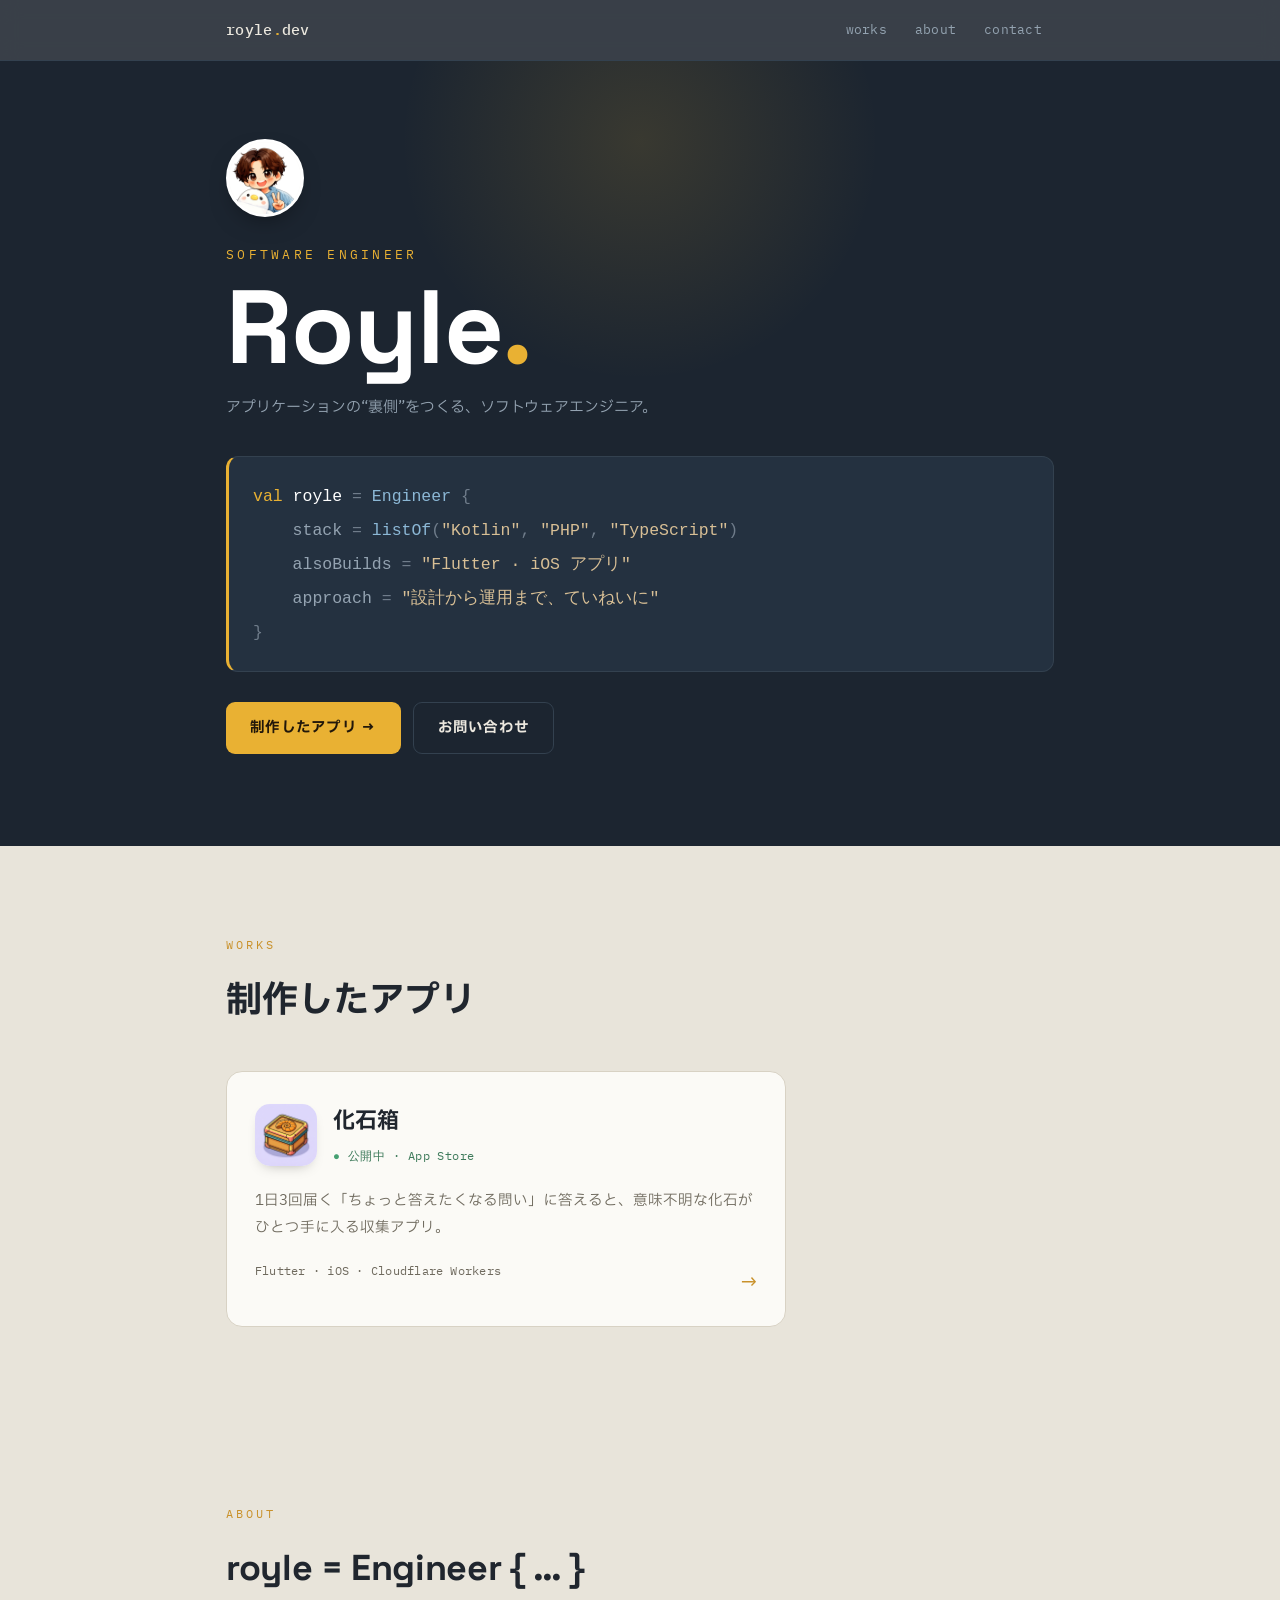
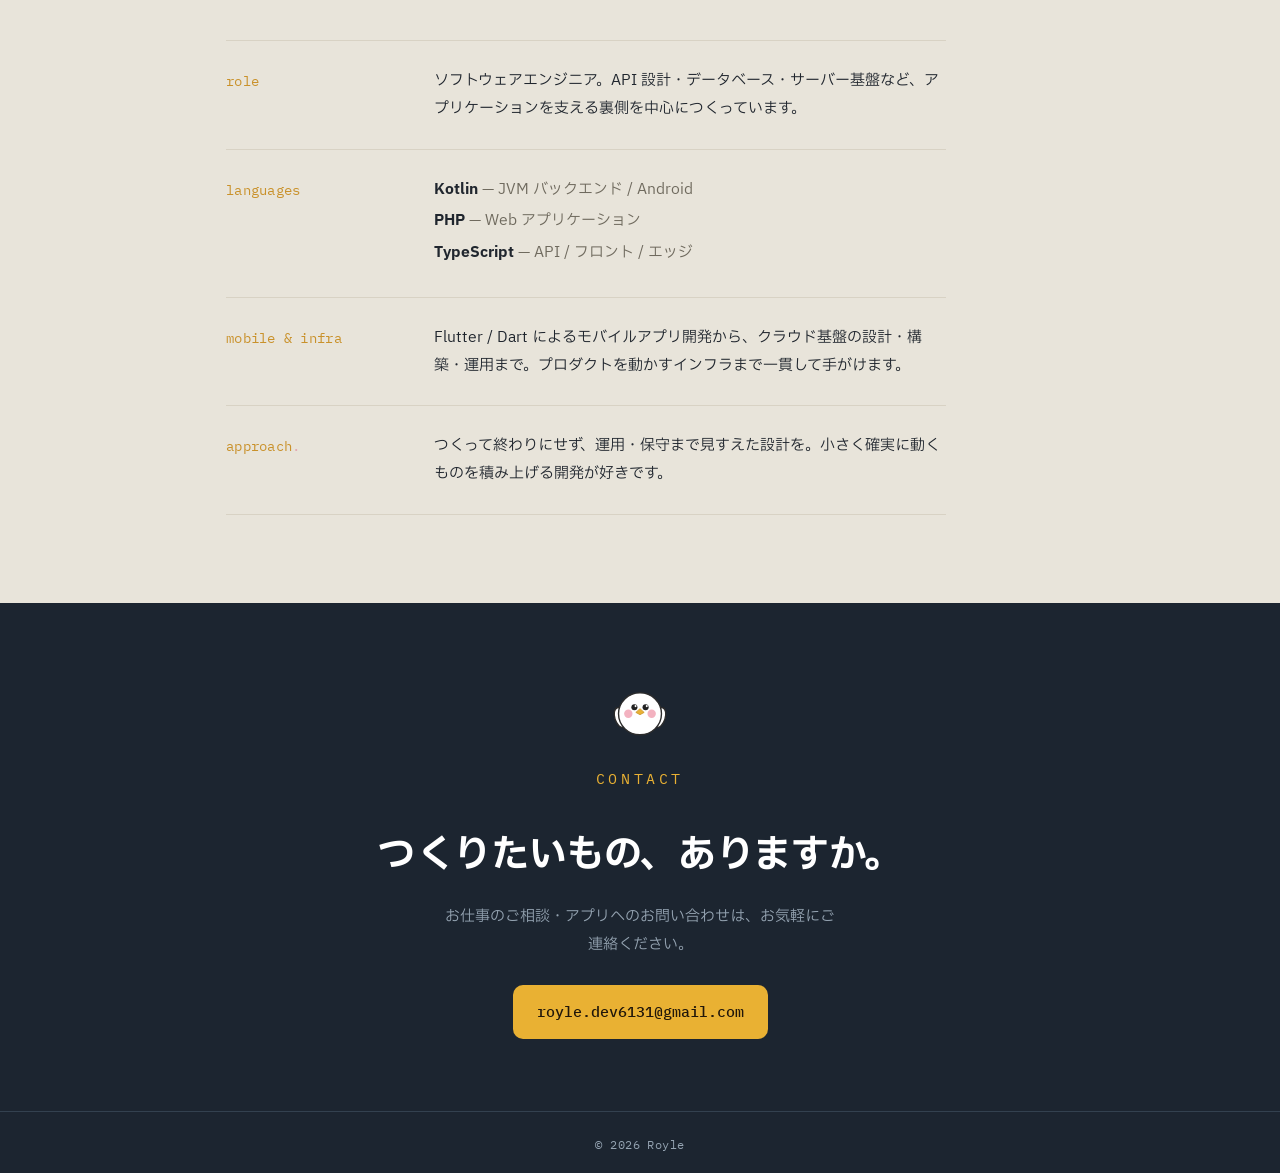
==== commit de8b0f5b: "Use penguin mascot as the favicon Replace the 🐧 emoji favicon with the same penguin used in the cont" ====
--- a/index.html
+++ b/index.html
@@ -3,10 +3,10 @@
 <head>
   <meta charset="UTF-8">
   <meta name="viewport" content="width=device-width, initial-scale=1.0">
-  <title>Royle — ソフトウェアエンジニア</title>
+  <title>Royle — Profile</title>
   <meta name="description" content="Royle のポートフォリオ。Kotlin / PHP / TypeScript を中心に、アプリケーションの基盤づくりを手がけるソフトウェアエンジニア。">
   <link rel="stylesheet" href="./assets/style.css?v=7">
-  <link rel="icon" href="data:image/svg+xml,<svg xmlns='http://www.w3.org/2000/svg' viewBox='0 0 16 16'><text y='14' font-size='14'>🐧</text></svg>">
+  <link rel="icon" href="data:image/svg+xml,<svg xmlns='http://www.w3.org/2000/svg' viewBox='0 0 120 120'><rect width='120' height='120' rx='26' fill='%231c2530'/><g transform='translate(11,7) scale(0.83)'><ellipse cx='18' cy='74' rx='12' ry='22' fill='%23fff' stroke='%232b2b2b' stroke-width='3' transform='rotate(-18 18 74)'/><ellipse cx='102' cy='74' rx='12' ry='22' fill='%23fff' stroke='%232b2b2b' stroke-width='3' transform='rotate(18 102 74)'/><ellipse cx='60' cy='66' rx='46' ry='45' fill='%23fff' stroke='%232b2b2b' stroke-width='3'/><circle cx='35' cy='66' r='9' fill='%23f3b2c0'/><circle cx='85' cy='66' r='9' fill='%23f3b2c0'/><circle cx='48' cy='52' r='6.5' fill='%23222'/><circle cx='72' cy='52' r='6.5' fill='%23222'/><circle cx='50.5' cy='49.5' r='2.2' fill='%23fff'/><circle cx='74.5' cy='49.5' r='2.2' fill='%23fff'/><path d='M60 55 l9 8 -9 5 -9 -5 z' fill='%23e9b133' stroke='%23c9912a' stroke-width='1.6'/></g></svg>">
 
   <!-- penguin mascot (reused) -->
   <svg width="0" height="0" style="position:absolute" aria-hidden="true">
@@ -121,7 +121,7 @@
       </div>
     </div>
     <div class="foot">
-      <div class="wrap"><p>© 2026 Royle — built with Kotlin, curiosity &amp; 🐧</p></div>
+      <div class="wrap"><p>© 2026 Royle</p></div>
     </div>
   </section>
 
